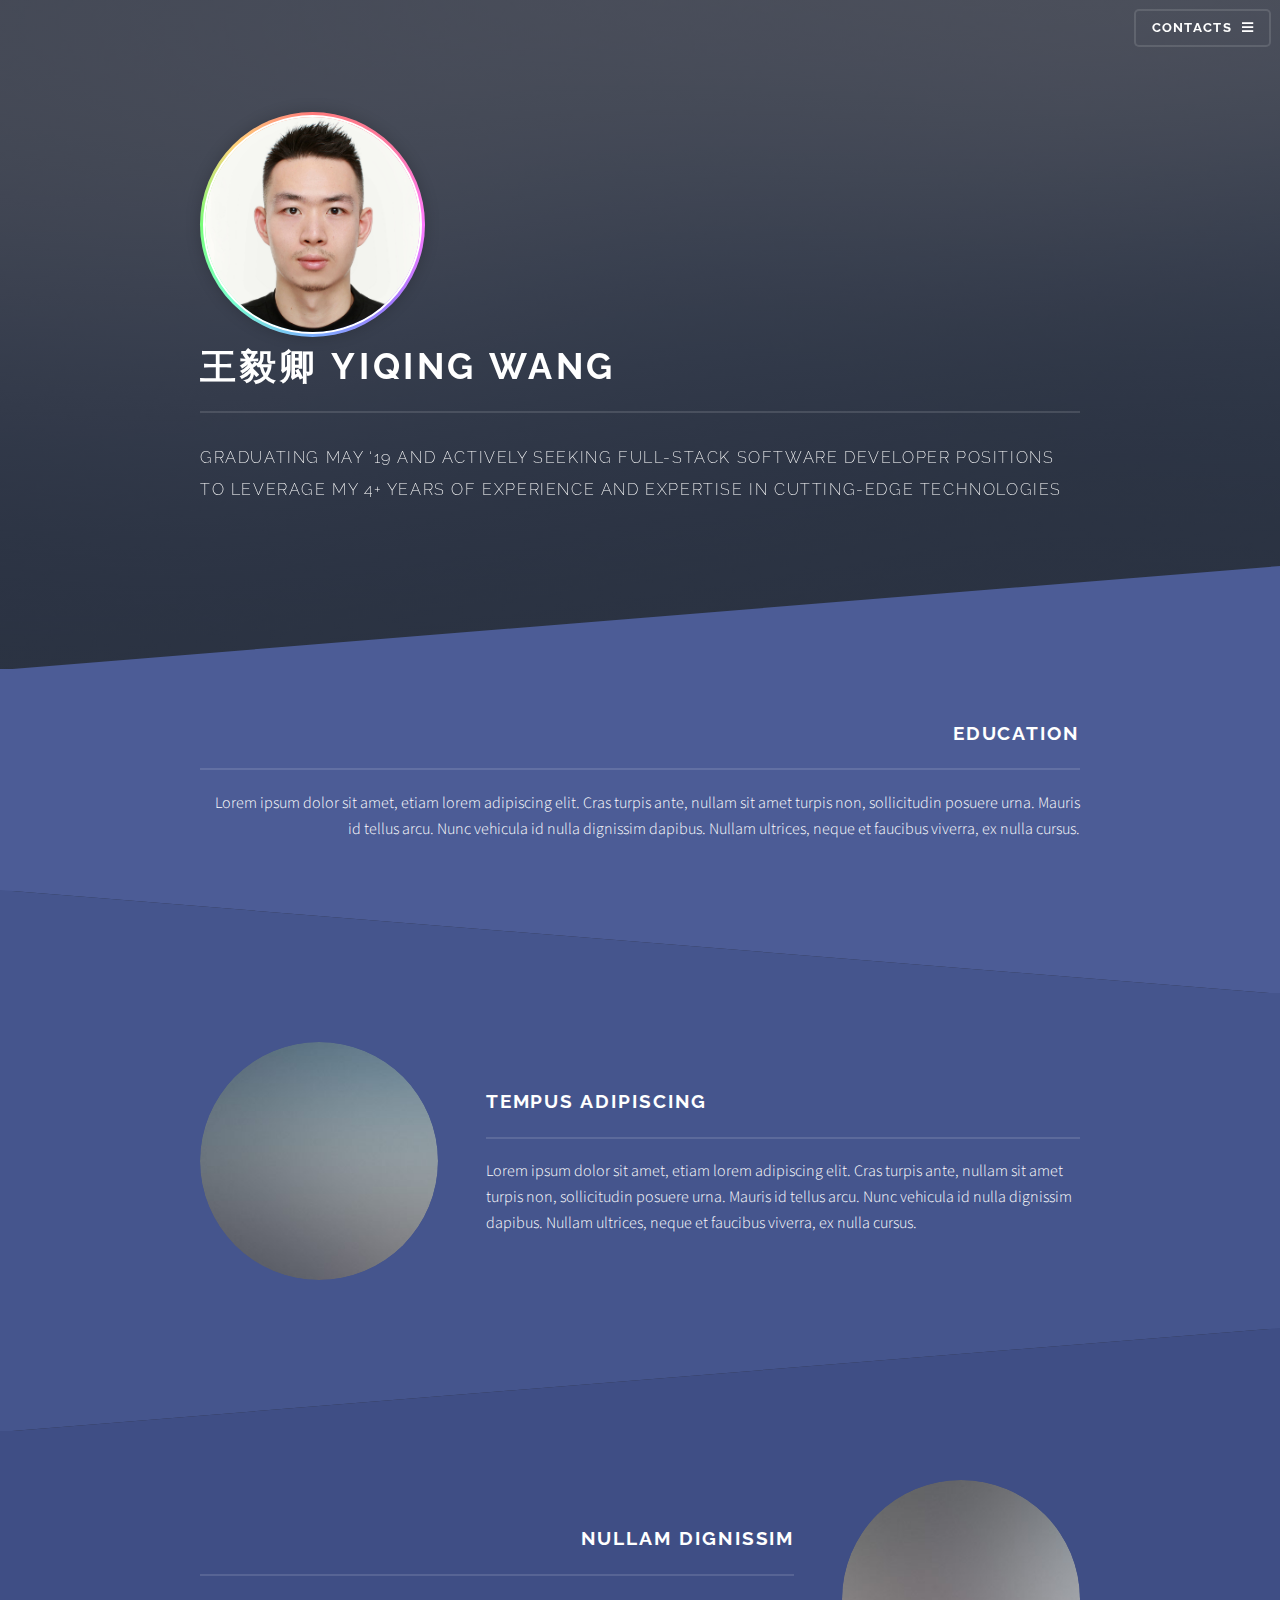
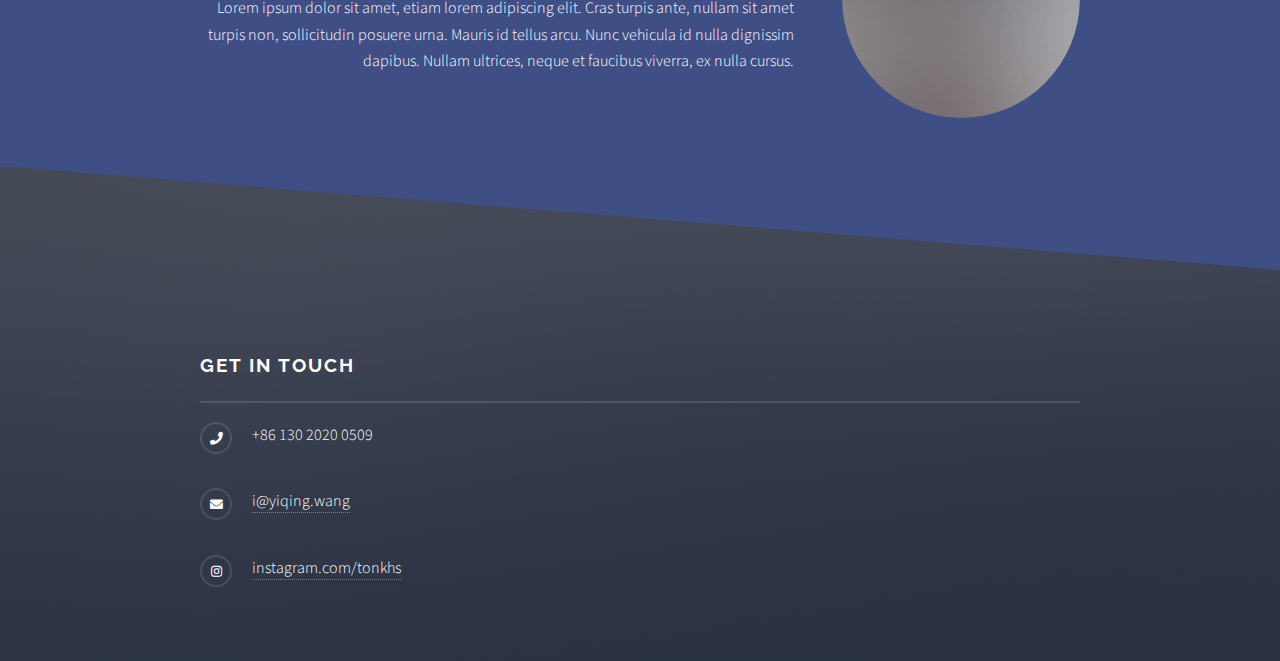
==== index.html @ 3d5d8a7c "更新 index.html" ====
<!DOCTYPE HTML>

<html>
	<head>
		<title>YIQING WANG</title>
		<meta charset="utf-8" />
		<meta name="viewport" content="width=device-width, initial-scale=1, user-scalable=no" />
		<link rel="stylesheet" href="assets/css/main.css" />
		<noscript><link rel="stylesheet" href="assets/css/noscript.css" /></noscript>
	</head>
	<body class="is-preload">

		<!-- Page Wrapper -->
			<div id="page-wrapper">

				<!-- Header -->
					<header id="header" class="alt">
						<h1><a href="index.html">Solid State</a></h1>
						<nav>
							<a href="#menu">CONTACTS</a>
						</nav>
					</header>

				<!-- Menu -->
					<nav id="menu">
						<div class="inner">
							<h2>CONTACTS</h2>
							<ul class="links">
								<li><a href="generic.html">Generic</a></li>
								<li><a href="elements.html">Elements</a></li>
							</ul>
							<a href="#" class="close">Close</a>
						</div>
					</nav>

				<!-- Banner -->
					<section id="banner">
						<div class="inner">
				
							<div class="story-container"><img src="images/wyq.jpg" alt=""></div>
							<h2>王毅卿 YiQing Wang</h2>
							<p>Graduating May ‘19 and actively seeking full-stack software developer positions to leverage my 4+ years of experience
								and expertise in cutting-edge technologies</p>
						</div>
					</section>

				<!-- Wrapper -->
					<section id="wrapper">

						<!-- One -->
							<section id="one" class="wrapper spotlight style1">
								<div class="inner">
       <div class="content">
										<h2 class="major">EDUCATION</h2>
										<p>Lorem ipsum dolor sit amet, etiam lorem adipiscing elit. Cras turpis ante, nullam sit amet turpis non, sollicitudin posuere urna. Mauris id tellus arcu. Nunc vehicula id nulla dignissim dapibus. Nullam ultrices, neque et faucibus viverra, ex nulla cursus.</p>
								</div>
								</div>
							</section>

						<!-- Two -->
							<section id="two" class="wrapper alt spotlight style2">
								<div class="inner">
									<a href="#" class="image"><img src="images/pic02.jpg" alt="" /></a>
									<div class="content">
										<h2 class="major">Tempus adipiscing</h2>
										<p>Lorem ipsum dolor sit amet, etiam lorem adipiscing elit. Cras turpis ante, nullam sit amet turpis non, sollicitudin posuere urna. Mauris id tellus arcu. Nunc vehicula id nulla dignissim dapibus. Nullam ultrices, neque et faucibus viverra, ex nulla cursus.</p>
										<!-- a href="#" class="special">Learn more</a -->
									</div>
								</div>
							</section>

						<!-- Three -->
							<section id="three" class="wrapper spotlight style3">
								<div class="inner">
									<a href="#" class="image"><img src="images/pic03.jpg" alt="" /></a>
									<div class="content">
										<h2 class="major">Nullam dignissim</h2>
										<p>Lorem ipsum dolor sit amet, etiam lorem adipiscing elit. Cras turpis ante, nullam sit amet turpis non, sollicitudin posuere urna. Mauris id tellus arcu. Nunc vehicula id nulla dignissim dapibus. Nullam ultrices, neque et faucibus viverra, ex nulla cursus.</p>
										<!-- a href="#" class="special">Learn more</a -->
									</div>
								</div>
							</section>

						<!-- Four -->
							<!--section id="four" class="wrapper alt style1">
								<div class="inner">
									<h2 class="major">Vitae phasellus</h2>
									<p>Cras mattis ante fermentum, malesuada neque vitae, eleifend erat. Phasellus non pulvinar erat. Fusce tincidunt, nisl eget mattis egestas, purus ipsum consequat orci, sit amet lobortis lorem lacus in tellus. Sed ac elementum arcu. Quisque placerat auctor laoreet.</p>
									<section class="features">
										<article>
											<a href="#" class="image"><img src="images/pic04.jpg" alt="" /></a>
											<h3 class="major">Sed feugiat lorem</h3>
											<p>Lorem ipsum dolor sit amet, consectetur adipiscing vehicula id nulla dignissim dapibus ultrices.</p>
											<a href="#" class="special">Learn more</a>
										</article>
										<article>
											<a href="#" class="image"><img src="images/pic05.jpg" alt="" /></a>
											<h3 class="major">Nisl placerat</h3>
											<p>Lorem ipsum dolor sit amet, consectetur adipiscing vehicula id nulla dignissim dapibus ultrices.</p>
											<a href="#" class="special">Learn more</a>
										</article>
										<article>
											<a href="#" class="image"><img src="images/pic06.jpg" alt="" /></a>
											<h3 class="major">Ante fermentum</h3>
											<p>Lorem ipsum dolor sit amet, consectetur adipiscing vehicula id nulla dignissim dapibus ultrices.</p>
											<a href="#" class="special">Learn more</a>
										</article>
										<article>
											<a href="#" class="image"><img src="images/pic07.jpg" alt="" /></a>
											<h3 class="major">Fusce consequat</h3>
											<p>Lorem ipsum dolor sit amet, consectetur adipiscing vehicula id nulla dignissim dapibus ultrices.</p>
											<a href="#" class="special">Learn more</a>
										</article>
									</section>
									<ul class="actions">
										<li><a href="#" class="button">Browse All</a></li>
									</ul>
								</div>
							</section>

					</section --> 

				<!-- Footer -->
					<section id="footer">
						<div class="inner">
							<h2 class="major">Get in touch</h2>

							<ul class="contact">
								<!--li class="icon solid fa-home">
									Untitled Inc<br />
									1234 Somewhere Road Suite #2894<br />
									Nashville, TN 00000-0000
								</li-->
								<li class="icon solid fa-phone">+86 130 2020 0509</li> 
								<li class="icon solid fa-envelope"><a href="#">i@yiqing.wang</a></li>
							<!--	<li class="icon brands fa-twitter"><a href="#">x.com</a></li> 
								<li class="icon brands fa-facebook-f"><a href="#">facebook.com</a></li> -->
								<li class="icon brands fa-instagram"><a href="#">instagram.com/tonkhs</a></li>
							</ul>

						</div>
					</section>

			</div>

		<!-- Scripts -->
			<script src="assets/js/jquery.min.js"></script>
			<script src="assets/js/jquery.scrollex.min.js"></script>
			<script src="assets/js/browser.min.js"></script>
			<script src="assets/js/breakpoints.min.js"></script>
			<script src="assets/js/util.js"></script>
			<script src="assets/js/main.js"></script>

	</body>
</html>
---- assets/css/main.css ----
@import url(fontawesome-all.min.css);
@import url("https://fonts.googleapis.com/css?family=Raleway:200,700|Source+Sans+Pro:300,600,300italic,600italic");

/*
	Solid State by HTML5 UP
	html5up.net | @ajlkn
	Free for personal and commercial use under the CCA 3.0 license (html5up.net/license)
*/

html, body, div, span, applet, object,
iframe, h1, h2, h3, h4, h5, h6, p, blockquote,
pre, a, abbr, acronym, address, big, cite,
code, del, dfn, em, img, ins, kbd, q, s, samp,
small, strike, strong, sub, sup, tt, var, b,
u, i, center, dl, dt, dd, ol, ul, li, fieldset,
form, label, legend, table, caption, tbody,
tfoot, thead, tr, th, td, article, aside,
canvas, details, embed, figure, figcaption,
footer, header, hgroup, menu, nav, output, ruby,
section, summary, time, mark, audio, video {
	margin: 0;
	padding: 0;
	border: 0;
	font-size: 100%;
	font: inherit;
	vertical-align: baseline;}

article, aside, details, figcaption, figure,
footer, header, hgroup, menu, nav, section {
	display: block;}

body {
	line-height: 1;
}

ol, ul {
	list-style: none;
}

blockquote, q {
	quotes: none;
}

	blockquote:before, blockquote:after, q:before, q:after {
		content: '';
		content: none;
	}

table {
	border-collapse: collapse;
	border-spacing: 0;
}

body {
	-webkit-text-size-adjust: none;
}

mark {
	background-color: transparent;
	color: inherit;
}

input::-moz-focus-inner {
	border: 0;
	padding: 0;
}

input, select, textarea {
	-moz-appearance: none;
	-webkit-appearance: none;
	-ms-appearance: none;
	appearance: none;
}

/* Basic */

	@-ms-viewport {
		width: device-width;
	}

	body {
		-ms-overflow-style: scrollbar;
	}

	@media screen and (max-width: 480px) {

		html, body {
			min-width: 320px;
		}

	}

	html {
		box-sizing: border-box;
	}

	*, *:before, *:after {
		box-sizing: inherit;
	}

	body {
		background-color: #2e3141;
		background-image: linear-gradient(to top, rgba(46, 49, 65, 0.8), rgba(46, 49, 65, 0.8)), url("../../images/bg.jpg");
		background-size: auto,
 cover;
		background-attachment: fixed,
 fixed;
		background-position: center,
 center;
	}

		body.is-preload *, body.is-preload *:before, body.is-preload *:after {
			-moz-animation: none !important;
			-webkit-animation: none !important;
			-ms-animation: none !important;
			animation: none !important;
			-moz-transition: none !important;
			-webkit-transition: none !important;
			-ms-transition: none !important;
			transition: none !important;
		}

/* Type */

	body, input, select, textarea {
		color: #ffffff;
		font-family: "Source Sans Pro", Helvetica, sans-serif;
		font-size: 16.5pt;
		font-weight: 300;
		line-height: 1.65;
	}

		@media screen and (max-width: 1680px) {

			body, input, select, textarea {
				font-size: 13pt;
			}

		}

		@media screen and (max-width: 1280px) {

			body, input, select, textarea {
				font-size: 12pt;
			}

		}

		@media screen and (max-width: 980px) {

			body, input, select, textarea {
				font-size: 12pt;
			}

		}

		@media screen and (max-width: 736px) {

			body, input, select, textarea {
				font-size: 12pt;
			}

		}

		@media screen and (max-width: 480px) {

			body, input, select, textarea {
				font-size: 12pt;
			}

		}

	a {
		-moz-transition: color 0.2s ease-in-out, border-bottom-color 0.2s ease-in-out;
		-webkit-transition: color 0.2s ease-in-out, border-bottom-color 0.2s ease-in-out;
		-ms-transition: color 0.2s ease-in-out, border-bottom-color 0.2s ease-in-out;
		transition: color 0.2s ease-in-out, border-bottom-color 0.2s ease-in-out;
		border-bottom: dotted 1px rgba(255, 255, 255, 0.35);
		color: #ffffff;
		text-decoration: none;
	}

		a:hover {
			border-bottom-color: transparent;
			color: #ffffff !important;
		}

		a.special:not(.button) {
			text-decoration: none;
			border-bottom: 0;
			display: block;
			font-family: Raleway, Helvetica, sans-serif;
			font-size: 0.8em;
			font-weight: 700;
			letter-spacing: 0.1em;
			margin: 0 0 2em 0;
			text-transform: uppercase;
		}

			a.special:not(.button):before {
				-moz-osx-font-smoothing: grayscale;
				-webkit-font-smoothing: antialiased;
				display: inline-block;
				font-style: normal;
				font-variant: normal;
				text-rendering: auto;
				line-height: 1;
				text-transform: none !important;
				font-family: 'Font Awesome 5 Free';
				font-weight: 900;
			}

			a.special:not(.button):before {
				-moz-transition: background-color 0.2s ease-in-out;
				-webkit-transition: background-color 0.2s ease-in-out;
				-ms-transition: background-color 0.2s ease-in-out;
				transition: background-color 0.2s ease-in-out;
				border-radius: 100%;
				border: solid 2px rgba(255, 255, 255, 0.125);
				content: '\f105';
				display: inline-block;
				font-size: 1.25em;
				height: 2em;
				line-height: 1.75em;
				margin-right: 0.85em;
				text-align: center;
				text-indent: 0.15em;
				vertical-align: middle;
				width: 2em;
			}

			a.special:not(.button):hover:before {
				background-color: rgba(255, 255, 255, 0.025);
			}

			a.special:not(.button):active:before {
				background-color: rgba(255, 255, 255, 0.075);
			}

	strong, b {
		color: #ffffff;
		font-weight: 600;
	}

	em, i {
		font-style: italic;
	}

	p {
		margin: 0 0 2em 0;
	}

	h1, h2, h3, h4, h5, h6 {
		color: #ffffff;
		font-family: Raleway, Helvetica, sans-serif;
		font-weight: 700;
		letter-spacing: 0.1em;
		margin: 0 0 1em 0;
		text-transform: uppercase;
	}

		h1 a, h2 a, h3 a, h4 a, h5 a, h6 a {
			color: inherit;
			text-decoration: none;
			border-bottom: 0;
		}

		h1 span, h2 span, h3 span, h4 span, h5 span, h6 span {
			font-weight: 200;
		}

		h1.major, h2.major, h3.major, h4.major, h5.major, h6.major {
			padding-bottom: 1em;
			border-bottom: solid 2px rgba(255, 255, 255, 0.125);
		}

	h2 {
		font-size: 1.2em;
	}

	h3 {
		font-size: 0.9em;
	}

	h4 {
		font-size: 0.7em;
	}

	h5 {
		font-size: 0.7em;
	}

	h6 {
		font-size: 0.7em;
	}

	@media screen and (max-width: 736px) {

		h2 {
			font-size: 1em;
		}

		h3 {
			font-size: 0.8em;
		}

	}

	sub {
		font-size: 0.8em;
		position: relative;
		top: 0.5em;
	}

	sup {
		font-size: 0.8em;
		position: relative;
		top: -0.5em;
	}

	blockquote {
		border-left: solid 4px rgba(255, 255, 255, 0.125);
		font-style: italic;
		margin: 0 0 2em 0;
		padding: 0.5em 0 0.5em 2em;
	}

	code {
		background: rgba(255, 255, 255, 0.025);
		border-radius: 5px;
		border: solid 2px rgba(255, 255, 255, 0.125);
		font-family: "Courier New", monospace;
		font-size: 0.9em;
		margin: 0 0.25em;
		padding: 0.25em 0.65em;
	}

	pre {
		-webkit-overflow-scrolling: touch;
		font-family: "Courier New", monospace;
		font-size: 0.9em;
		margin: 0 0 2em 0;
	}

		pre code {
			display: block;
			line-height: 1.75em;
			padding: 1em 1.5em;
			overflow-x: auto;
		}

	hr {
		border: 0;
		border-bottom: solid 2px rgba(255, 255, 255, 0.125);
		margin: 2.5em 0;
	}

		hr.major {
			margin: 4em 0;
		}

	.align-left {
		text-align: left;
	}

	.align-center {
		text-align: center;
	}

	.align-right {
		text-align: right;
	}

/* Row */

	.row {
		display: flex;
		flex-wrap: wrap;
		box-sizing: border-box;
		align-items: stretch;
	}

		.row > * {
			box-sizing: border-box;
		}

		.row.gtr-uniform > * > :last-child {
			margin-bottom: 0;
		}

		.row.aln-left {
			justify-content: flex-start;
		}

		.row.aln-center {
			justify-content: center;
		}

		.row.aln-right {
			justify-content: flex-end;
		}

		.row.aln-top {
			align-items: flex-start;
		}

		.row.aln-middle {
			align-items: center;
		}

		.row.aln-bottom {
			align-items: flex-end;
		}

		.row > .imp {
			order: -1;
		}

		.row > .col-1 {
			width: 8.33333%;
		}

		.row > .off-1 {
			margin-left: 8.33333%;
		}

		.row > .col-2 {
			width: 16.66667%;
		}

		.row > .off-2 {
			margin-left: 16.66667%;
		}

		.row > .col-3 {
			width: 25%;
		}

		.row > .off-3 {
			margin-left: 25%;
		}

		.row > .col-4 {
			width: 33.33333%;
		}

		.row > .off-4 {
			margin-left: 33.33333%;
		}

		.row > .col-5 {
			width: 41.66667%;
		}

		.row > .off-5 {
			margin-left: 41.66667%;
		}

		.row > .col-6 {
			width: 50%;
		}

		.row > .off-6 {
			margin-left: 50%;
		}

		.row > .col-7 {
			width: 58.33333%;
		}

		.row > .off-7 {
			margin-left: 58.33333%;
		}

		.row > .col-8 {
			width: 66.66667%;
		}

		.row > .off-8 {
			margin-left: 66.66667%;
		}

		.row > .col-9 {
			width: 75%;
		}

		.row > .off-9 {
			margin-left: 75%;
		}

		.row > .col-10 {
			width: 83.33333%;
		}

		.row > .off-10 {
			margin-left: 83.33333%;
		}

		.row > .col-11 {
			width: 91.66667%;
		}

		.row > .off-11 {
			margin-left: 91.66667%;
		}

		.row > .col-12 {
			width: 100%;
		}

		.row > .off-12 {
			margin-left: 100%;
		}

		.row.gtr-0 {
			margin-top: 0;
			margin-left: 0em;
		}

			.row.gtr-0 > * {
				padding: 0 0 0 0em;
			}

			.row.gtr-0.gtr-uniform {
				margin-top: 0em;
			}

				.row.gtr-0.gtr-uniform > * {
					padding-top: 0em;
				}

		.row.gtr-25 {
			margin-top: 0;
			margin-left: -0.4375em;
		}

			.row.gtr-25 > * {
				padding: 0 0 0 0.4375em;
			}

			.row.gtr-25.gtr-uniform {
				margin-top: -0.4375em;
			}

				.row.gtr-25.gtr-uniform > * {
					padding-top: 0.4375em;
				}

		.row.gtr-50 {
			margin-top: 0;
			margin-left: -0.875em;
		}

			.row.gtr-50 > * {
				padding: 0 0 0 0.875em;
			}

			.row.gtr-50.gtr-uniform {
				margin-top: -0.875em;
			}

				.row.gtr-50.gtr-uniform > * {
					padding-top: 0.875em;
				}

		.row {
			margin-top: 0;
			margin-left: -1.75em;
		}

			.row > * {
				padding: 0 0 0 1.75em;
			}

			.row.gtr-uniform {
				margin-top: -1.75em;
			}

				.row.gtr-uniform > * {
					padding-top: 1.75em;
				}

		.row.gtr-150 {
			margin-top: 0;
			margin-left: -2.625em;
		}

			.row.gtr-150 > * {
				padding: 0 0 0 2.625em;
			}

			.row.gtr-150.gtr-uniform {
				margin-top: -2.625em;
			}

				.row.gtr-150.gtr-uniform > * {
					padding-top: 2.625em;
				}

		.row.gtr-200 {
			margin-top: 0;
			margin-left: -3.5em;
		}

			.row.gtr-200 > * {
				padding: 0 0 0 3.5em;
			}

			.row.gtr-200.gtr-uniform {
				margin-top: -3.5em;
			}

				.row.gtr-200.gtr-uniform > * {
					padding-top: 3.5em;
				}

		@media screen and (max-width: 1680px) {

			.row {
				display: flex;
				flex-wrap: wrap;
				box-sizing: border-box;
				align-items: stretch;
			}

				.row > * {
					box-sizing: border-box;
				}

				.row.gtr-uniform > * > :last-child {
					margin-bottom: 0;
				}

				.row.aln-left {
					justify-content: flex-start;
				}

				.row.aln-center {
					justify-content: center;
				}

				.row.aln-right {
					justify-content: flex-end;
				}

				.row.aln-top {
					align-items: flex-start;
				}

				.row.aln-middle {
					align-items: center;
				}

				.row.aln-bottom {
					align-items: flex-end;
				}

				.row > .imp-xlarge {
					order: -1;
				}

				.row > .col-1-xlarge {
					width: 8.33333%;
				}

				.row > .off-1-xlarge {
					margin-left: 8.33333%;
				}

				.row > .col-2-xlarge {
					width: 16.66667%;
				}

				.row > .off-2-xlarge {
					margin-left: 16.66667%;
				}

				.row > .col-3-xlarge {
					width: 25%;
				}

				.row > .off-3-xlarge {
					margin-left: 25%;
				}

				.row > .col-4-xlarge {
					width: 33.33333%;
				}

				.row > .off-4-xlarge {
					margin-left: 33.33333%;
				}

				.row > .col-5-xlarge {
					width: 41.66667%;
				}

				.row > .off-5-xlarge {
					margin-left: 41.66667%;
				}

				.row > .col-6-xlarge {
					width: 50%;
				}

				.row > .off-6-xlarge {
					margin-left: 50%;
				}

				.row > .col-7-xlarge {
					width: 58.33333%;
				}

				.row > .off-7-xlarge {
					margin-left: 58.33333%;
				}

				.row > .col-8-xlarge {
					width: 66.66667%;
				}

				.row > .off-8-xlarge {
					margin-left: 66.66667%;
				}

				.row > .col-9-xlarge {
					width: 75%;
				}

				.row > .off-9-xlarge {
					margin-left: 75%;
				}

				.row > .col-10-xlarge {
					width: 83.33333%;
				}

				.row > .off-10-xlarge {
					margin-left: 83.33333%;
				}

				.row > .col-11-xlarge {
					width: 91.66667%;
				}

				.row > .off-11-xlarge {
					margin-left: 91.66667%;
				}

				.row > .col-12-xlarge {
					width: 100%;
				}

				.row > .off-12-xlarge {
					margin-left: 100%;
				}

				.row.gtr-0 {
					margin-top: 0;
					margin-left: 0em;
				}

					.row.gtr-0 > * {
						padding: 0 0 0 0em;
					}

					.row.gtr-0.gtr-uniform {
						margin-top: 0em;
					}

						.row.gtr-0.gtr-uniform > * {
							padding-top: 0em;
						}

				.row.gtr-25 {
					margin-top: 0;
					margin-left: -0.4375em;
				}

					.row.gtr-25 > * {
						padding: 0 0 0 0.4375em;
					}

					.row.gtr-25.gtr-uniform {
						margin-top: -0.4375em;
					}

						.row.gtr-25.gtr-uniform > * {
							padding-top: 0.4375em;
						}

				.row.gtr-50 {
					margin-top: 0;
					margin-left: -0.875em;
				}

					.row.gtr-50 > * {
						padding: 0 0 0 0.875em;
					}

					.row.gtr-50.gtr-uniform {
						margin-top: -0.875em;
					}

						.row.gtr-50.gtr-uniform > * {
							padding-top: 0.875em;
						}

				.row {
					margin-top: 0;
					margin-left: -1.75em;
				}

					.row > * {
						padding: 0 0 0 1.75em;
					}

					.row.gtr-uniform {
						margin-top: -1.75em;
					}

						.row.gtr-uniform > * {
							padding-top: 1.75em;
						}

				.row.gtr-150 {
					margin-top: 0;
					margin-left: -2.625em;
				}

					.row.gtr-150 > * {
						padding: 0 0 0 2.625em;
					}

					.row.gtr-150.gtr-uniform {
						margin-top: -2.625em;
					}

						.row.gtr-150.gtr-uniform > * {
							padding-top: 2.625em;
						}

				.row.gtr-200 {
					margin-top: 0;
					margin-left: -3.5em;
				}

					.row.gtr-200 > * {
						padding: 0 0 0 3.5em;
					}

					.row.gtr-200.gtr-uniform {
						margin-top: -3.5em;
					}

						.row.gtr-200.gtr-uniform > * {
							padding-top: 3.5em;
						}

		}

		@media screen and (max-width: 1280px) {

			.row {
				display: flex;
				flex-wrap: wrap;
				box-sizing: border-box;
				align-items: stretch;
			}

				.row > * {
					box-sizing: border-box;
				}

				.row.gtr-uniform > * > :last-child {
					margin-bottom: 0;
				}

				.row.aln-left {
					justify-content: flex-start;
				}

				.row.aln-center {
					justify-content: center;
				}

				.row.aln-right {
					justify-content: flex-end;
				}

				.row.aln-top {
					align-items: flex-start;
				}

				.row.aln-middle {
					align-items: center;
				}

				.row.aln-bottom {
					align-items: flex-end;
				}

				.row > .imp-large {
					order: -1;
				}

				.row > .col-1-large {
					width: 8.33333%;
				}

				.row > .off-1-large {
					margin-left: 8.33333%;
				}

				.row > .col-2-large {
					width: 16.66667%;
				}

				.row > .off-2-large {
					margin-left: 16.66667%;
				}

				.row > .col-3-large {
					width: 25%;
				}

				.row > .off-3-large {
					margin-left: 25%;
				}

				.row > .col-4-large {
					width: 33.33333%;
				}

				.row > .off-4-large {
					margin-left: 33.33333%;
				}

				.row > .col-5-large {
					width: 41.66667%;
				}

				.row > .off-5-large {
					margin-left: 41.66667%;
				}

				.row > .col-6-large {
					width: 50%;
				}

				.row > .off-6-large {
					margin-left: 50%;
				}

				.row > .col-7-large {
					width: 58.33333%;
				}

				.row > .off-7-large {
					margin-left: 58.33333%;
				}

				.row > .col-8-large {
					width: 66.66667%;
				}

				.row > .off-8-large {
					margin-left: 66.66667%;
				}

				.row > .col-9-large {
					width: 75%;
				}

				.row > .off-9-large {
					margin-left: 75%;
				}

				.row > .col-10-large {
					width: 83.33333%;
				}

				.row > .off-10-large {
					margin-left: 83.33333%;
				}

				.row > .col-11-large {
					width: 91.66667%;
				}

				.row > .off-11-large {
					margin-left: 91.66667%;
				}

				.row > .col-12-large {
					width: 100%;
				}

				.row > .off-12-large {
					margin-left: 100%;
				}

				.row.gtr-0 {
					margin-top: 0;
					margin-left: 0em;
				}

					.row.gtr-0 > * {
						padding: 0 0 0 0em;
					}

					.row.gtr-0.gtr-uniform {
						margin-top: 0em;
					}

						.row.gtr-0.gtr-uniform > * {
							padding-top: 0em;
						}

				.row.gtr-25 {
					margin-top: 0;
					margin-left: -0.4375em;
				}

					.row.gtr-25 > * {
						padding: 0 0 0 0.4375em;
					}

					.row.gtr-25.gtr-uniform {
						margin-top: -0.4375em;
					}

						.row.gtr-25.gtr-uniform > * {
							padding-top: 0.4375em;
						}

				.row.gtr-50 {
					margin-top: 0;
					margin-left: -0.875em;
				}

					.row.gtr-50 > * {
						padding: 0 0 0 0.875em;
					}

					.row.gtr-50.gtr-uniform {
						margin-top: -0.875em;
					}

						.row.gtr-50.gtr-uniform > * {
							padding-top: 0.875em;
						}

				.row {
					margin-top: 0;
					margin-left: -1.75em;
				}

					.row > * {
						padding: 0 0 0 1.75em;
					}

					.row.gtr-uniform {
						margin-top: -1.75em;
					}

						.row.gtr-uniform > * {
							padding-top: 1.75em;
						}

				.row.gtr-150 {
					margin-top: 0;
					margin-left: -2.625em;
				}

					.row.gtr-150 > * {
						padding: 0 0 0 2.625em;
					}

					.row.gtr-150.gtr-uniform {
						margin-top: -2.625em;
					}

						.row.gtr-150.gtr-uniform > * {
							padding-top: 2.625em;
						}

				.row.gtr-200 {
					margin-top: 0;
					margin-left: -3.5em;
				}

					.row.gtr-200 > * {
						padding: 0 0 0 3.5em;
					}

					.row.gtr-200.gtr-uniform {
						margin-top: -3.5em;
					}

						.row.gtr-200.gtr-uniform > * {
							padding-top: 3.5em;
						}

		}

		@media screen and (max-width: 980px) {

			.row {
				display: flex;
				flex-wrap: wrap;
				box-sizing: border-box;
				align-items: stretch;
			}

				.row > * {
					box-sizing: border-box;
				}

				.row.gtr-uniform > * > :last-child {
					margin-bottom: 0;
				}

				.row.aln-left {
					justify-content: flex-start;
				}

				.row.aln-center {
					justify-content: center;
				}

				.row.aln-right {
					justify-content: flex-end;
				}

				.row.aln-top {
					align-items: flex-start;
				}

				.row.aln-middle {
					align-items: center;
				}

				.row.aln-bottom {
					align-items: flex-end;
				}

				.row > .imp-medium {
					order: -1;
				}

				.row > .col-1-medium {
					width: 8.33333%;
				}

				.row > .off-1-medium {
					margin-left: 8.33333%;
				}

				.row > .col-2-medium {
					width: 16.66667%;
				}

				.row > .off-2-medium {
					margin-left: 16.66667%;
				}

				.row > .col-3-medium {
					width: 25%;
				}

				.row > .off-3-medium {
					margin-left: 25%;
				}

				.row > .col-4-medium {
					width: 33.33333%;
				}

				.row > .off-4-medium {
					margin-left: 33.33333%;
				}

				.row > .col-5-medium {
					width: 41.66667%;
				}

				.row > .off-5-medium {
					margin-left: 41.66667%;
				}

				.row > .col-6-medium {
					width: 50%;
				}

				.row > .off-6-medium {
					margin-left: 50%;
				}

				.row > .col-7-medium {
					width: 58.33333%;
				}

				.row > .off-7-medium {
					margin-left: 58.33333%;
				}

				.row > .col-8-medium {
					width: 66.66667%;
				}

				.row > .off-8-medium {
					margin-left: 66.66667%;
				}

				.row > .col-9-medium {
					width: 75%;
				}

				.row > .off-9-medium {
					margin-left: 75%;
				}

				.row > .col-10-medium {
					width: 83.33333%;
				}

				.row > .off-10-medium {
					margin-left: 83.33333%;
				}

				.row > .col-11-medium {
					width: 91.66667%;
				}

				.row > .off-11-medium {
					margin-left: 91.66667%;
				}

				.row > .col-12-medium {
					width: 100%;
				}

				.row > .off-12-medium {
					margin-left: 100%;
				}

				.row.gtr-0 {
					margin-top: 0;
					margin-left: 0em;
				}

					.row.gtr-0 > * {
						padding: 0 0 0 0em;
					}

					.row.gtr-0.gtr-uniform {
						margin-top: 0em;
					}

						.row.gtr-0.gtr-uniform > * {
							padding-top: 0em;
						}

				.row.gtr-25 {
					margin-top: 0;
					margin-left: -0.4375em;
				}

					.row.gtr-25 > * {
						padding: 0 0 0 0.4375em;
					}

					.row.gtr-25.gtr-uniform {
						margin-top: -0.4375em;
					}

						.row.gtr-25.gtr-uniform > * {
							padding-top: 0.4375em;
						}

				.row.gtr-50 {
					margin-top: 0;
					margin-left: -0.875em;
				}

					.row.gtr-50 > * {
						padding: 0 0 0 0.875em;
					}

					.row.gtr-50.gtr-uniform {
						margin-top: -0.875em;
					}

						.row.gtr-50.gtr-uniform > * {
							padding-top: 0.875em;
						}

				.row {
					margin-top: 0;
					margin-left: -1.75em;
				}

					.row > * {
						padding: 0 0 0 1.75em;
					}

					.row.gtr-uniform {
						margin-top: -1.75em;
					}

						.row.gtr-uniform > * {
							padding-top: 1.75em;
						}

				.row.gtr-150 {
					margin-top: 0;
					margin-left: -2.625em;
				}

					.row.gtr-150 > * {
						padding: 0 0 0 2.625em;
					}

					.row.gtr-150.gtr-uniform {
						margin-top: -2.625em;
					}

						.row.gtr-150.gtr-uniform > * {
							padding-top: 2.625em;
						}

				.row.gtr-200 {
					margin-top: 0;
					margin-left: -3.5em;
				}

					.row.gtr-200 > * {
						padding: 0 0 0 3.5em;
					}

					.row.gtr-200.gtr-uniform {
						margin-top: -3.5em;
					}

						.row.gtr-200.gtr-uniform > * {
							padding-top: 3.5em;
						}

		}

		@media screen and (max-width: 736px) {

			.row {
				display: flex;
				flex-wrap: wrap;
				box-sizing: border-box;
				align-items: stretch;
			}

				.row > * {
					box-sizing: border-box;
				}

				.row.gtr-uniform > * > :last-child {
					margin-bottom: 0;
				}

				.row.aln-left {
					justify-content: flex-start;
				}

				.row.aln-center {
					justify-content: center;
				}

				.row.aln-right {
					justify-content: flex-end;
				}

				.row.aln-top {
					align-items: flex-start;
				}

				.row.aln-middle {
					align-items: center;
				}

				.row.aln-bottom {
					align-items: flex-end;
				}

				.row > .imp-small {
					order: -1;
				}

				.row > .col-1-small {
					width: 8.33333%;
				}

				.row > .off-1-small {
					margin-left: 8.33333%;
				}

				.row > .col-2-small {
					width: 16.66667%;
				}

				.row > .off-2-small {
					margin-left: 16.66667%;
				}

				.row > .col-3-small {
					width: 25%;
				}

				.row > .off-3-small {
					margin-left: 25%;
				}

				.row > .col-4-small {
					width: 33.33333%;
				}

				.row > .off-4-small {
					margin-left: 33.33333%;
				}

				.row > .col-5-small {
					width: 41.66667%;
				}

				.row > .off-5-small {
					margin-left: 41.66667%;
				}

				.row > .col-6-small {
					width: 50%;
				}

				.row > .off-6-small {
					margin-left: 50%;
				}

				.row > .col-7-small {
					width: 58.33333%;
				}

				.row > .off-7-small {
					margin-left: 58.33333%;
				}

				.row > .col-8-small {
					width: 66.66667%;
				}

				.row > .off-8-small {
					margin-left: 66.66667%;
				}

				.row > .col-9-small {
					width: 75%;
				}

				.row > .off-9-small {
					margin-left: 75%;
				}

				.row > .col-10-small {
					width: 83.33333%;
				}

				.row > .off-10-small {
					margin-left: 83.33333%;
				}

				.row > .col-11-small {
					width: 91.66667%;
				}

				.row > .off-11-small {
					margin-left: 91.66667%;
				}

				.row > .col-12-small {
					width: 100%;
				}

				.row > .off-12-small {
					margin-left: 100%;
				}

				.row.gtr-0 {
					margin-top: 0;
					margin-left: 0em;
				}

					.row.gtr-0 > * {
						padding: 0 0 0 0em;
					}

					.row.gtr-0.gtr-uniform {
						margin-top: 0em;
					}

						.row.gtr-0.gtr-uniform > * {
							padding-top: 0em;
						}

				.row.gtr-25 {
					margin-top: 0;
					margin-left: -0.3125em;
				}

					.row.gtr-25 > * {
						padding: 0 0 0 0.3125em;
					}

					.row.gtr-25.gtr-uniform {
						margin-top: -0.3125em;
					}

						.row.gtr-25.gtr-uniform > * {
							padding-top: 0.3125em;
						}

				.row.gtr-50 {
					margin-top: 0;
					margin-left: -0.625em;
				}

					.row.gtr-50 > * {
						padding: 0 0 0 0.625em;
					}

					.row.gtr-50.gtr-uniform {
						margin-top: -0.625em;
					}

						.row.gtr-50.gtr-uniform > * {
							padding-top: 0.625em;
						}

				.row {
					margin-top: 0;
					margin-left: -1.25em;
				}

					.row > * {
						padding: 0 0 0 1.25em;
					}

					.row.gtr-uniform {
						margin-top: -1.25em;
					}

						.row.gtr-uniform > * {
							padding-top: 1.25em;
						}

				.row.gtr-150 {
					margin-top: 0;
					margin-left: -1.875em;
				}

					.row.gtr-150 > * {
						padding: 0 0 0 1.875em;
					}

					.row.gtr-150.gtr-uniform {
						margin-top: -1.875em;
					}

						.row.gtr-150.gtr-uniform > * {
							padding-top: 1.875em;
						}

				.row.gtr-200 {
					margin-top: 0;
					margin-left: -2.5em;
				}

					.row.gtr-200 > * {
						padding: 0 0 0 2.5em;
					}

					.row.gtr-200.gtr-uniform {
						margin-top: -2.5em;
					}

						.row.gtr-200.gtr-uniform > * {
							padding-top: 2.5em;
						}

		}

		@media screen and (max-width: 480px) {

			.row {
				display: flex;
				flex-wrap: wrap;
				box-sizing: border-box;
				align-items: stretch;
			}

				.row > * {
					box-sizing: border-box;
				}

				.row.gtr-uniform > * > :last-child {
					margin-bottom: 0;
				}

				.row.aln-left {
					justify-content: flex-start;
				}

				.row.aln-center {
					justify-content: center;
				}

				.row.aln-right {
					justify-content: flex-end;
				}

				.row.aln-top {
					align-items: flex-start;
				}

				.row.aln-middle {
					align-items: center;
				}

				.row.aln-bottom {
					align-items: flex-end;
				}

				.row > .imp-xsmall {
					order: -1;
				}

				.row > .col-1-xsmall {
					width: 8.33333%;
				}

				.row > .off-1-xsmall {
					margin-left: 8.33333%;
				}

				.row > .col-2-xsmall {
					width: 16.66667%;
				}

				.row > .off-2-xsmall {
					margin-left: 16.66667%;
				}

				.row > .col-3-xsmall {
					width: 25%;
				}

				.row > .off-3-xsmall {
					margin-left: 25%;
				}

				.row > .col-4-xsmall {
					width: 33.33333%;
				}

				.row > .off-4-xsmall {
					margin-left: 33.33333%;
				}

				.row > .col-5-xsmall {
					width: 41.66667%;
				}

				.row > .off-5-xsmall {
					margin-left: 41.66667%;
				}

				.row > .col-6-xsmall {
					width: 50%;
				}

				.row > .off-6-xsmall {
					margin-left: 50%;
				}

				.row > .col-7-xsmall {
					width: 58.33333%;
				}

				.row > .off-7-xsmall {
					margin-left: 58.33333%;
				}

				.row > .col-8-xsmall {
					width: 66.66667%;
				}

				.row > .off-8-xsmall {
					margin-left: 66.66667%;
				}

				.row > .col-9-xsmall {
					width: 75%;
				}

				.row > .off-9-xsmall {
					margin-left: 75%;
				}

				.row > .col-10-xsmall {
					width: 83.33333%;
				}

				.row > .off-10-xsmall {
					margin-left: 83.33333%;
				}

				.row > .col-11-xsmall {
					width: 91.66667%;
				}

				.row > .off-11-xsmall {
					margin-left: 91.66667%;
				}

				.row > .col-12-xsmall {
					width: 100%;
				}

				.row > .off-12-xsmall {
					margin-left: 100%;
				}

				.row.gtr-0 {
					margin-top: 0;
					margin-left: 0em;
				}

					.row.gtr-0 > * {
						padding: 0 0 0 0em;
					}

					.row.gtr-0.gtr-uniform {
						margin-top: 0em;
					}

						.row.gtr-0.gtr-uniform > * {
							padding-top: 0em;
						}

				.row.gtr-25 {
					margin-top: 0;
					margin-left: -0.3125em;
				}

					.row.gtr-25 > * {
						padding: 0 0 0 0.3125em;
					}

					.row.gtr-25.gtr-uniform {
						margin-top: -0.3125em;
					}

						.row.gtr-25.gtr-uniform > * {
							padding-top: 0.3125em;
						}

				.row.gtr-50 {
					margin-top: 0;
					margin-left: -0.625em;
				}

					.row.gtr-50 > * {
						padding: 0 0 0 0.625em;
					}

					.row.gtr-50.gtr-uniform {
						margin-top: -0.625em;
					}

						.row.gtr-50.gtr-uniform > * {
							padding-top: 0.625em;
						}

				.row {
					margin-top: 0;
					margin-left: -1.25em;
				}

					.row > * {
						padding: 0 0 0 1.25em;
					}

					.row.gtr-uniform {
						margin-top: -1.25em;
					}

						.row.gtr-uniform > * {
							padding-top: 1.25em;
						}

				.row.gtr-150 {
					margin-top: 0;
					margin-left: -1.875em;
				}

					.row.gtr-150 > * {
						padding: 0 0 0 1.875em;
					}

					.row.gtr-150.gtr-uniform {
						margin-top: -1.875em;
					}

						.row.gtr-150.gtr-uniform > * {
							padding-top: 1.875em;
						}

				.row.gtr-200 {
					margin-top: 0;
					margin-left: -2.5em;
				}

					.row.gtr-200 > * {
						padding: 0 0 0 2.5em;
					}

					.row.gtr-200.gtr-uniform {
						margin-top: -2.5em;
					}

						.row.gtr-200.gtr-uniform > * {
							padding-top: 2.5em;
						}

		}

		@media screen and (max-width: 360px) {

			.row {
				display: flex;
				flex-wrap: wrap;
				box-sizing: border-box;
				align-items: stretch;
			}

				.row > * {
					box-sizing: border-box;
				}

				.row.gtr-uniform > * > :last-child {
					margin-bottom: 0;
				}

				.row.aln-left {
					justify-content: flex-start;
				}

				.row.aln-center {
					justify-content: center;
				}

				.row.aln-right {
					justify-content: flex-end;
				}

				.row.aln-top {
					align-items: flex-start;
				}

				.row.aln-middle {
					align-items: center;
				}

				.row.aln-bottom {
					align-items: flex-end;
				}

				.row > .imp-xxsmall {
					order: -1;
				}

				.row > .col-1-xxsmall {
					width: 8.33333%;
				}

				.row > .off-1-xxsmall {
					margin-left: 8.33333%;
				}

				.row > .col-2-xxsmall {
					width: 16.66667%;
				}

				.row > .off-2-xxsmall {
					margin-left: 16.66667%;
				}

				.row > .col-3-xxsmall {
					width: 25%;
				}

				.row > .off-3-xxsmall {
					margin-left: 25%;
				}

				.row > .col-4-xxsmall {
					width: 33.33333%;
				}

				.row > .off-4-xxsmall {
					margin-left: 33.33333%;
				}

				.row > .col-5-xxsmall {
					width: 41.66667%;
				}

				.row > .off-5-xxsmall {
					margin-left: 41.66667%;
				}

				.row > .col-6-xxsmall {
					width: 50%;
				}

				.row > .off-6-xxsmall {
					margin-left: 50%;
				}

				.row > .col-7-xxsmall {
					width: 58.33333%;
				}

				.row > .off-7-xxsmall {
					margin-left: 58.33333%;
				}

				.row > .col-8-xxsmall {
					width: 66.66667%;
				}

				.row > .off-8-xxsmall {
					margin-left: 66.66667%;
				}

				.row > .col-9-xxsmall {
					width: 75%;
				}

				.row > .off-9-xxsmall {
					margin-left: 75%;
				}

				.row > .col-10-xxsmall {
					width: 83.33333%;
				}

				.row > .off-10-xxsmall {
					margin-left: 83.33333%;
				}

				.row > .col-11-xxsmall {
					width: 91.66667%;
				}

				.row > .off-11-xxsmall {
					margin-left: 91.66667%;
				}

				.row > .col-12-xxsmall {
					width: 100%;
				}

				.row > .off-12-xxsmall {
					margin-left: 100%;
				}

				.row.gtr-0 {
					margin-top: 0;
					margin-left: 0em;
				}

					.row.gtr-0 > * {
						padding: 0 0 0 0em;
					}

					.row.gtr-0.gtr-uniform {
						margin-top: 0em;
					}

						.row.gtr-0.gtr-uniform > * {
							padding-top: 0em;
						}

				.row.gtr-25 {
					margin-top: 0;
					margin-left: -0.3125em;
				}

					.row.gtr-25 > * {
						padding: 0 0 0 0.3125em;
					}

					.row.gtr-25.gtr-uniform {
						margin-top: -0.3125em;
					}

						.row.gtr-25.gtr-uniform > * {
							padding-top: 0.3125em;
						}

				.row.gtr-50 {
					margin-top: 0;
					margin-left: -0.625em;
				}

					.row.gtr-50 > * {
						padding: 0 0 0 0.625em;
					}

					.row.gtr-50.gtr-uniform {
						margin-top: -0.625em;
					}

						.row.gtr-50.gtr-uniform > * {
							padding-top: 0.625em;
						}

				.row {
					margin-top: 0;
					margin-left: -1.25em;
				}

					.row > * {
						padding: 0 0 0 1.25em;
					}

					.row.gtr-uniform {
						margin-top: -1.25em;
					}

						.row.gtr-uniform > * {
							padding-top: 1.25em;
						}

				.row.gtr-150 {
					margin-top: 0;
					margin-left: -1.875em;
				}

					.row.gtr-150 > * {
						padding: 0 0 0 1.875em;
					}

					.row.gtr-150.gtr-uniform {
						margin-top: -1.875em;
					}

						.row.gtr-150.gtr-uniform > * {
							padding-top: 1.875em;
						}

				.row.gtr-200 {
					margin-top: 0;
					margin-left: -2.5em;
				}

					.row.gtr-200 > * {
						padding: 0 0 0 2.5em;
					}

					.row.gtr-200.gtr-uniform {
						margin-top: -2.5em;
					}

						.row.gtr-200.gtr-uniform > * {
							padding-top: 2.5em;
						}

		}

/* Section/Article */

	section.special, article.special {
		text-align: center;
	}

/* Form */

	form {
		margin: 0 0 2em 0;
	}

		form > :last-child {
			margin-bottom: 0;
		}

		form > .fields {
			display: -moz-flex;
			display: -webkit-flex;
			display: -ms-flex;
			display: flex;
			-moz-flex-wrap: wrap;
			-webkit-flex-wrap: wrap;
			-ms-flex-wrap: wrap;
			flex-wrap: wrap;
			width: calc(100% + 3em);
			margin: -1.5em 0 2em -1.5em;
		}

			form > .fields > .field {
				-moz-flex-grow: 0;
				-webkit-flex-grow: 0;
				-ms-flex-grow: 0;
				flex-grow: 0;
				-moz-flex-shrink: 0;
				-webkit-flex-shrink: 0;
				-ms-flex-shrink: 0;
				flex-shrink: 0;
				padding: 1.5em 0 0 1.5em;
				width: calc(100% - 1.5em);
			}

				form > .fields > .field.half {
					width: calc(50% - 0.75em);
				}

				form > .fields > .field.third {
					width: calc(100%/3 - 0.5em);
				}

				form > .fields > .field.quarter {
					width: calc(25% - 0.375em);
				}

		@media screen and (max-width: 480px) {

			form > .fields {
				width: calc(100% + 3em);
				margin: -1.5em 0 2em -1.5em;
			}

				form > .fields > .field {
					padding: 1.5em 0 0 1.5em;
					width: calc(100% - 1.5em);
				}

					form > .fields > .field.half {
						width: calc(100% - 1.5em);
					}

					form > .fields > .field.third {
						width: calc(100% - 1.5em);
					}

					form > .fields > .field.quarter {
						width: calc(100% - 1.5em);
					}

		}

	label {
		color: #ffffff;
		display: block;
		font-family: Raleway, Helvetica, sans-serif;
		font-size: 0.8em;
		font-weight: 700;
		letter-spacing: 0.1em;
		margin: 0 0 0.7em 0;
		text-transform: uppercase;
	}

	input[type="text"],
	input[type="password"],
	input[type="email"],
	input[type="tel"],
	select,
	textarea {
		-moz-appearance: none;
		-webkit-appearance: none;
		-ms-appearance: none;
		appearance: none;
		background: rgba(255, 255, 255, 0.025);
		border-radius: 5px;
		border: none;
		border: solid 2px rgba(255, 255, 255, 0.125);
		color: inherit;
		display: block;
		outline: 0;
		padding: 0 1em;
		text-decoration: none;
		width: 100%;
	}

		input[type="text"]:invalid,
		input[type="password"]:invalid,
		input[type="email"]:invalid,
		input[type="tel"]:invalid,
		select:invalid,
		textarea:invalid {
			box-shadow: none;
		}

		input[type="text"]:focus,
		input[type="password"]:focus,
		input[type="email"]:focus,
		input[type="tel"]:focus,
		select:focus,
		textarea:focus {
			border-color: #5b6ba6;
		}

	select {
		background-image: url("data:image/svg+xml;charset=utf8,%3Csvg xmlns='http://www.w3.org/2000/svg' width='40' height='40' preserveAspectRatio='none' viewBox='0 0 40 40'%3E%3Cpath d='M9.4,12.3l10.4,10.4l10.4-10.4c0.2-0.2,0.5-0.4,0.9-0.4c0.3,0,0.6,0.1,0.9,0.4l3.3,3.3c0.2,0.2,0.4,0.5,0.4,0.9 c0,0.4-0.1,0.6-0.4,0.9L20.7,31.9c-0.2,0.2-0.5,0.4-0.9,0.4c-0.3,0-0.6-0.1-0.9-0.4L4.3,17.3c-0.2-0.2-0.4-0.5-0.4-0.9 c0-0.4,0.1-0.6,0.4-0.9l3.3-3.3c0.2-0.2,0.5-0.4,0.9-0.4S9.1,12.1,9.4,12.3z' fill='rgba(255, 255, 255, 0.125)' /%3E%3C/svg%3E");
		background-size: 1.25rem;
		background-repeat: no-repeat;
		background-position: calc(100% - 1rem) center;
		height: 2.75em;
		padding-right: 2.75em;
		text-overflow: ellipsis;
	}

		select option {
			color: #ffffff;
			background: #2e3141;
		}

		select:focus::-ms-value {
			background-color: transparent;
		}

		select::-ms-expand {
			display: none;
		}

	input[type="text"],
	input[type="password"],
	input[type="email"],
	select {
		height: 2.75em;
	}

	textarea {
		padding: 0.75em 1em;
	}

	input[type="checkbox"],
	input[type="radio"] {
		-moz-appearance: none;
		-webkit-appearance: none;
		-ms-appearance: none;
		appearance: none;
		display: block;
		float: left;
		margin-right: -2em;
		opacity: 0;
		width: 1em;
		z-index: -1;
	}

		input[type="checkbox"] + label,
		input[type="radio"] + label {
			text-decoration: none;
			color: #ffffff;
			cursor: pointer;
			display: inline-block;
			font-size: 1em;
			font-family: "Source Sans Pro", Helvetica, sans-serif;
			text-transform: none;
			letter-spacing: 0;
			font-weight: 300;
			padding-left: 2.4em;
			padding-right: 0.75em;
			position: relative;
		}

			input[type="checkbox"] + label:before,
			input[type="radio"] + label:before {
				-moz-osx-font-smoothing: grayscale;
				-webkit-font-smoothing: antialiased;
				display: inline-block;
				font-style: normal;
				font-variant: normal;
				text-rendering: auto;
				line-height: 1;
				text-transform: none !important;
				font-family: 'Font Awesome 5 Free';
				font-weight: 900;
			}

			input[type="checkbox"] + label:before,
			input[type="radio"] + label:before {
				background: rgba(255, 255, 255, 0.025);
				border-radius: 5px;
				border: solid 2px rgba(255, 255, 255, 0.125);
				content: '';
				display: inline-block;
				font-size: 0.8em;
				height: 2.0625em;
				left: 0;
				line-height: 2.0625em;
				position: absolute;
				text-align: center;
				top: 0;
				width: 2.0625em;
			}

		input[type="checkbox"]:checked + label:before,
		input[type="radio"]:checked + label:before {
			background: #ffffff;
			border-color: #ffffff;
			content: '\f00c';
			color: #2e3141;
		}

		input[type="checkbox"]:focus + label:before,
		input[type="radio"]:focus + label:before {
			border-color: #4c5c96;
		}

	input[type="checkbox"] + label:before {
		border-radius: 5px;
	}

	input[type="radio"] + label:before {
		border-radius: 100%;
	}

	::-webkit-input-placeholder {
		color: rgba(255, 255, 255, 0.35) !important;
		opacity: 1.0;
	}

	:-moz-placeholder {
		color: rgba(255, 255, 255, 0.35) !important;
		opacity: 1.0;
	}

	::-moz-placeholder {
		color: rgba(255, 255, 255, 0.35) !important;
		opacity: 1.0;
	}

	:-ms-input-placeholder {
		color: rgba(255, 255, 255, 0.35) !important;
		opacity: 1.0;
	}

/* Box */

	.box {
		border-radius: 5px;
		border: solid 2px rgba(255, 255, 255, 0.125);
		margin-bottom: 2em;
		padding: 1.5em;
	}

		.box > :last-child,
		.box > :last-child > :last-child,
		.box > :last-child > :last-child > :last-child {
			margin-bottom: 0;
		}

		.box.alt {
			border: 0;
			border-radius: 0;
			padding: 0;
		}

/* Icon */

	.icon {
		text-decoration: none;
		border-bottom: none;
		position: relative;
	}

		.icon:before {
			-moz-osx-font-smoothing: grayscale;
			-webkit-font-smoothing: antialiased;
			display: inline-block;
			font-style: normal;
			font-variant: normal;
			text-rendering: auto;
			line-height: 1;
			text-transform: none !important;
			font-family: 'Font Awesome 5 Free';
			font-weight: 400;
		}

		.icon > .label {
			display: none;
		}

		.icon:before {
			line-height: inherit;
		}

		.icon.solid:before {
			font-weight: 900;
		}

		.icon.brands:before {
			font-family: 'Font Awesome 5 Brands';
		}

/* Image */

	.image {
		border-radius: 5px;
		border: 0;
		display: inline-block;
		position: relative;
	}

		.image img {
			border-radius: 5px;
			display: block;
		}

		.image.left, .image.right {
			max-width: 40%;
		}

			.image.left img, .image.right img {
				width: 100%;
			}

		.image.left {
			float: left;
			padding: 0 1.5em 1em 0;
			top: 0.25em;
		}

		.image.right {
			float: right;
			padding: 0 0 1em 1.5em;
			top: 0.25em;
		}

		.image.fit {
			display: block;
			margin: 0 0 2em 0;
			width: 100%;
		}

			.image.fit img {
				width: 100%;
			}

		.image.main {
			display: block;
			margin: 0 0 3em 0;
			width: 100%;
		}

			.image.main img {
				width: 100%;
			}

/* List */

	ol {
		list-style: decimal;
		margin: 0 0 2em 0;
		padding-left: 1.25em;
	}

		ol li {
			padding-left: 0.25em;
		}

	ul {
		list-style: disc;
		margin: 0 0 2em 0;
		padding-left: 1em;
	}

		ul li {
			padding-left: 0.5em;
		}

		ul.alt {
			list-style: none;
			padding-left: 0;
		}

			ul.alt li {
				border-top: solid 1px rgba(255, 255, 255, 0.125);
				padding: 0.5em 0;
			}

				ul.alt li:first-child {
					border-top: 0;
					padding-top: 0;
				}

	dl {
		margin: 0 0 2em 0;
	}

		dl dt {
			display: block;
			font-weight: 600;
			margin: 0 0 1em 0;
		}

		dl dd {
			margin-left: 2em;
		}

/* Actions */

	ul.actions {
		display: -moz-flex;
		display: -webkit-flex;
		display: -ms-flex;
		display: flex;
		cursor: default;
		list-style: none;
		margin-left: -1em;
		padding-left: 0;
	}

		ul.actions li {
			padding: 0 0 0 1em;
			vertical-align: middle;
		}

		ul.actions.special {
			-moz-justify-content: center;
			-webkit-justify-content: center;
			-ms-justify-content: center;
			justify-content: center;
			width: 100%;
			margin-left: 0;
		}

			ul.actions.special li:first-child {
				padding-left: 0;
			}

		ul.actions.stacked {
			-moz-flex-direction: column;
			-webkit-flex-direction: column;
			-ms-flex-direction: column;
			flex-direction: column;
			margin-left: 0;
		}

			ul.actions.stacked li {
				padding: 1.3em 0 0 0;
			}

				ul.actions.stacked li:first-child {
					padding-top: 0;
				}

		ul.actions.fit {
			width: calc(100% + 1em);
		}

			ul.actions.fit li {
				-moz-flex-grow: 1;
				-webkit-flex-grow: 1;
				-ms-flex-grow: 1;
				flex-grow: 1;
				-moz-flex-shrink: 1;
				-webkit-flex-shrink: 1;
				-ms-flex-shrink: 1;
				flex-shrink: 1;
				width: 100%;
			}

				ul.actions.fit li > * {
					width: 100%;
				}

			ul.actions.fit.stacked {
				width: 100%;
			}

		@media screen and (max-width: 480px) {

			ul.actions:not(.fixed) {
				-moz-flex-direction: column;
				-webkit-flex-direction: column;
				-ms-flex-direction: column;
				flex-direction: column;
				margin-left: 0;
				width: 100% !important;
			}

				ul.actions:not(.fixed) li {
					-moz-flex-grow: 1;
					-webkit-flex-grow: 1;
					-ms-flex-grow: 1;
					flex-grow: 1;
					-moz-flex-shrink: 1;
					-webkit-flex-shrink: 1;
					-ms-flex-shrink: 1;
					flex-shrink: 1;
					padding: 1em 0 0 0;
					text-align: center;
					width: 100%;
				}

					ul.actions:not(.fixed) li > * {
						width: 100%;
					}

					ul.actions:not(.fixed) li:first-child {
						padding-top: 0;
					}

					ul.actions:not(.fixed) li input[type="submit"],
					ul.actions:not(.fixed) li input[type="reset"],
					ul.actions:not(.fixed) li input[type="button"],
					ul.actions:not(.fixed) li button,
					ul.actions:not(.fixed) li .button {
						width: 100%;
					}

						ul.actions:not(.fixed) li input[type="submit"].icon:before,
						ul.actions:not(.fixed) li input[type="reset"].icon:before,
						ul.actions:not(.fixed) li input[type="button"].icon:before,
						ul.actions:not(.fixed) li button.icon:before,
						ul.actions:not(.fixed) li .button.icon:before {
							margin-left: -0.5rem;
						}

		}

/* Icons */

	ul.icons {
		cursor: default;
		list-style: none;
		padding-left: 0;
	}

		ul.icons li {
			display: inline-block;
			padding: 0 1em 0 0;
		}

			ul.icons li:last-child {
				padding-right: 0;
			}

			ul.icons li .icon:before {
				font-size: 1.25em;
			}

/* Contact */

	ul.contact {
		list-style: none;
		padding: 0;
	}

		ul.contact li {
			text-decoration: none;
			margin: 2.5em 0 0 0;
			padding: 0 0 0 3.25em;
			position: relative;
		}

			ul.contact li:before {
				-moz-osx-font-smoothing: grayscale;
				-webkit-font-smoothing: antialiased;
				display: inline-block;
				font-style: normal;
				font-variant: normal;
				text-rendering: auto;
				line-height: 1;
				text-transform: none !important;
				font-family: 'Font Awesome 5 Free';
				font-weight: 400;
			}

			ul.contact li:before {
				border-radius: 100%;
				border: solid 2px rgba(255, 255, 255, 0.125);
				display: inline-block;
				font-size: 0.8em;
				height: 2.5em;
				left: 0;
				line-height: 2.35em;
				position: absolute;
				text-align: center;
				top: 0;
				width: 2.5em;
			}

			ul.contact li:first-child {
				margin-top: 0;
			}

		@media screen and (max-width: 736px) {

			ul.contact li {
				margin: 1.5em 0 0 0;
			}

		}

/* Pagination */

	ul.pagination {
		cursor: default;
		list-style: none;
		padding-left: 0;
	}

		ul.pagination li {
			display: inline-block;
			padding-left: 0;
			vertical-align: middle;
		}

			ul.pagination li > .page {
				-moz-transition: background-color 0.2s ease-in-out, color 0.2s ease-in-out;
				-webkit-transition: background-color 0.2s ease-in-out, color 0.2s ease-in-out;
				-ms-transition: background-color 0.2s ease-in-out, color 0.2s ease-in-out;
				transition: background-color 0.2s ease-in-out, color 0.2s ease-in-out;
				border-bottom: 0;
				border-radius: 5px;
				display: inline-block;
				height: 1.5em;
				line-height: 1.5em;
				margin: 0 0.125em;
				min-width: 1.5em;
				padding: 0 0.5em;
				text-align: center;
			}

				ul.pagination li > .page:hover {
					background-color: rgba(255, 255, 255, 0.025);
				}

				ul.pagination li > .page.active {
					background-color: #4c5c96;
				}

			ul.pagination li:first-child {
				padding-right: 0.75em;
			}

			ul.pagination li:last-child {
				padding-left: 0.75em;
			}

		@media screen and (max-width: 480px) {

			ul.pagination li:nth-child(n+2):nth-last-child(n+2) {
				display: none;
			}

			ul.pagination li .button {
				width: 100%;
			}

			ul.pagination li:first-child {
				width: calc(50% - 2px);
				text-align: left;
				padding-right: 0.325em;
			}

			ul.pagination li:last-child {
				width: calc(50% - 2px);
				text-align: right;
				padding-left: 0.325em;
			}

		}

/* Table */

	.table-wrapper {
		-webkit-overflow-scrolling: touch;
		overflow-x: auto;
	}

	table {
		margin: 0 0 2em 0;
		width: 100%;
	}

		table tbody tr {
			border: solid 1px rgba(255, 255, 255, 0.125);
			border-left: 0;
			border-right: 0;
		}

			table tbody tr:nth-child(2n + 1) {
				background-color: rgba(255, 255, 255, 0.025);
			}

		table td {
			padding: 0.75em 0.75em;
		}

		table th {
			color: #ffffff;
			font-size: 0.9em;
			font-weight: 600;
			padding: 0 0.75em 0.75em 0.75em;
			text-align: left;
		}

		table thead {
			border-bottom: solid 2px rgba(255, 255, 255, 0.125);
		}

		table tfoot {
			border-top: solid 2px rgba(255, 255, 255, 0.125);
		}

		table.alt {
			border-collapse: separate;
		}

			table.alt tbody tr td {
				border: solid 1px rgba(255, 255, 255, 0.125);
				border-left-width: 0;
				border-top-width: 0;
			}

				table.alt tbody tr td:first-child {
					border-left-width: 1px;
				}

			table.alt tbody tr:first-child td {
				border-top-width: 1px;
			}

			table.alt thead {
				border-bottom: 0;
			}

			table.alt tfoot {
				border-top: 0;
			}

/* Button */

	input[type="submit"],
	input[type="reset"],
	input[type="button"],
	button,
	.button {
		-moz-appearance: none;
		-webkit-appearance: none;
		-ms-appearance: none;
		appearance: none;
		-moz-transition: background-color 0.2s ease-in-out;
		-webkit-transition: background-color 0.2s ease-in-out;
		-ms-transition: background-color 0.2s ease-in-out;
		transition: background-color 0.2s ease-in-out;
		background-color: transparent;
		border-radius: 5px;
		border: 0;
		box-shadow: inset 0 0 0 2px rgba(255, 255, 255, 0.125);
		color: #ffffff !important;
		cursor: pointer;
		display: inline-block;
		font-family: Raleway, Helvetica, sans-serif;
		font-size: 0.8em;
		font-weight: 700;
		height: 3.75em;
		letter-spacing: 0.1em;
		line-height: 3.75em;
		padding: 0 2.25em;
		text-align: center;
		text-decoration: none;
		text-transform: uppercase;
		white-space: nowrap;
	}

		input[type="submit"]:hover,
		input[type="reset"]:hover,
		input[type="button"]:hover,
		button:hover,
		.button:hover {
			background-color: rgba(255, 255, 255, 0.025);
		}

		input[type="submit"]:active,
		input[type="reset"]:active,
		input[type="button"]:active,
		button:active,
		.button:active {
			background-color: rgba(255, 255, 255, 0.075);
		}

		input[type="submit"].icon:before,
		input[type="reset"].icon:before,
		input[type="button"].icon:before,
		button.icon:before,
		.button.icon:before {
			margin-right: 0.5em;
			color: rgba(255, 255, 255, 0.35);
		}

		input[type="submit"].primary,
		input[type="reset"].primary,
		input[type="button"].primary,
		button.primary,
		.button.primary {
			background-color: #4c5c96;
			box-shadow: none;
		}

			input[type="submit"].primary:hover,
			input[type="reset"].primary:hover,
			input[type="button"].primary:hover,
			button.primary:hover,
			.button.primary:hover {
				background-color: #53639e;
			}

			input[type="submit"].primary:active,
			input[type="reset"].primary:active,
			input[type="button"].primary:active,
			button.primary:active,
			.button.primary:active {
				background-color: #45558d;
			}

			input[type="submit"].primary.icon:before,
			input[type="reset"].primary.icon:before,
			input[type="button"].primary.icon:before,
			button.primary.icon:before,
			.button.primary.icon:before {
				color: #7985b0;
			}

		input[type="submit"].fit,
		input[type="reset"].fit,
		input[type="button"].fit,
		button.fit,
		.button.fit {
			width: 100%;
		}

		input[type="submit"].small,
		input[type="reset"].small,
		input[type="button"].small,
		button.small,
		.button.small {
			font-size: 0.6em;
		}

		input[type="submit"].large,
		input[type="reset"].large,
		input[type="button"].large,
		button.large,
		.button.large {
			font-size: 1em;
		}

		input[type="submit"].disabled, input[type="submit"]:disabled,
		input[type="reset"].disabled,
		input[type="reset"]:disabled,
		input[type="button"].disabled,
		input[type="button"]:disabled,
		button.disabled,
		button:disabled,
		.button.disabled,
		.button:disabled {
			opacity: 0.25;
		}

		@media screen and (max-width: 480px) {

			input[type="submit"],
			input[type="reset"],
			input[type="button"],
			button,
			.button {
				padding: 0;
			}

		}

/* Features */

	.features {
		display: -moz-flex;
		display: -webkit-flex;
		display: -ms-flex;
		display: flex;
		-moz-flex-wrap: wrap;
		-webkit-flex-wrap: wrap;
		-ms-flex-wrap: wrap;
		flex-wrap: wrap;
		margin: 0 0 2em 0;
	}

		.features article {
			padding: 1.75em 1.75em 0.1em 1.75em ;
			background-color: #353849;
			border-radius: 5px;
			margin: 1.5em 3em 1.5em 0;
			width: calc(50% - 1.5em);
		}

			.features article:nth-child(2n) {
				margin-right: 0;
			}

			.features article .image {
				border-radius: 5px 5px 0 0;
				display: block;
				margin-bottom: 1.75em;
				margin-left: -1.75em;
				margin-top: -1.75em;
				position: relative;
				width: calc(100% + 3.5em);
			}

				.features article .image img {
					border-radius: 5px 5px 0 0;
					width: 100%;
				}

		@media screen and (max-width: 980px) {

			.features article {
				margin: 1em 2em 1em 0;
				width: calc(50% - 1em);
			}

		}

		@media screen and (max-width: 736px) {

			.features article {
				padding: 1.5em 1.5em 0.1em 1.5em ;
				margin: 0.875em 1.75em 0.875em 0;
				width: calc(50% - 0.875em - 1px);
			}

				.features article .image {
					margin-bottom: 1.5em;
					margin-left: -1.5em;
					margin-top: -1.5em;
					width: calc(100% + 3em);
				}

		}

		@media screen and (max-width: 480px) {

			.features {
				display: block;
			}

				.features article {
					width: 100%;
					margin: 0 0 2em 0 !important;
				}

		}

/* Header */

	#header {
		-moz-transition: background-color 0.2s ease-in-out;
		-webkit-transition: background-color 0.2s ease-in-out;
		-ms-transition: background-color 0.2s ease-in-out;
		transition: background-color 0.2s ease-in-out;
		background-color: rgba(53, 56, 73, 0.95);
		height: 3.5em;
		left: 0;
		line-height: 3.5em;
		padding: 0 1.25em;
		position: fixed;
		top: 0;
		width: 100%;
		z-index: 10000;
	}

		#header h1 {
			-moz-transition: opacity 0.2s ease-in-out, visibility 0.2s;
			-webkit-transition: opacity 0.2s ease-in-out, visibility 0.2s;
			-ms-transition: opacity 0.2s ease-in-out, visibility 0.2s;
			transition: opacity 0.2s ease-in-out, visibility 0.2s;
			border-bottom: 0;
			font-size: 0.8em;
			margin-bottom: 0;
			opacity: 1;
			visibility: visible;
		}

			#header h1 a {
				border: 0;
			}

		#header nav {
			font-family: Raleway, Helvetica, sans-serif;
			font-size: 0.8em;
			font-weight: 700;
			height: 3em;
			letter-spacing: 0.1em;
			line-height: 3em;
			position: absolute;
			right: 0.7em;
			text-transform: uppercase;
			top: 0.7em;
		}

			#header nav a {
				border: 0;
				display: inline-block;
				padding: 0 1em;
			}

				#header nav a:before {
					float: right;
					margin-left: 0.75em;
				}

				#header nav a[href="#menu"] {
					text-decoration: none;
					-moz-transition: background-color 0.2s ease-in-out;
					-webkit-transition: background-color 0.2s ease-in-out;
					-ms-transition: background-color 0.2s ease-in-out;
					transition: background-color 0.2s ease-in-out;
					border-radius: 5px;
					box-shadow: inset 0 0 0 2px rgba(255, 255, 255, 0.125);
					padding: 0 1.35em;
				}

					#header nav a[href="#menu"]:before {
						-moz-osx-font-smoothing: grayscale;
						-webkit-font-smoothing: antialiased;
						display: inline-block;
						font-style: normal;
						font-variant: normal;
						text-rendering: auto;
						line-height: 1;
						text-transform: none !important;
						font-family: 'Font Awesome 5 Free';
						font-weight: 900;
					}

					#header nav a[href="#menu"]:before {
						content: '\f0c9';
						line-height: inherit;
					}

					#header nav a[href="#menu"]:hover {
						background-color: rgba(255, 255, 255, 0.025);
					}

					#header nav a[href="#menu"]:active {
						background-color: rgba(255, 255, 255, 0.075);
					}

		#header.alt {
			background-color: transparent;
		}

			#header.alt h1 {
				opacity: 0;
				visibility: hidden;
			}

		@media screen and (max-width: 736px) {

			#header {
				height: 2.75em;
				line-height: 2.75em;
			}

				#header nav {
					top: 0;
					right: 0;
					height: inherit;
					line-height: inherit;
				}

					#header nav a {
						height: inherit;
						line-height: inherit;
					}

						#header nav a[href="#menu"] {
							box-shadow: none;
							padding: 0 1em;
							border-radius: 0;
						}

							#header nav a[href="#menu"]:hover, #header nav a[href="#menu"]:active {
								background-color: inherit;
							}

		}

		@media screen and (max-width: 480px) {

			#header nav a[href="#menu"] {
				width: 4em;
				white-space: nowrap;
				text-indent: 4em;
				position: relative;
			}

				#header nav a[href="#menu"]:before {
					width: inherit;
					position: absolute;
					top: 0;
					left: 0;
					text-indent: 0;
					text-align: right;
					margin-left: 0;
					padding-right: 1.25em;
				}

		}

/* Menu */

	#page-wrapper {
		-moz-transition: -moz-filter 0.25s ease;
		-webkit-transition: -webkit-filter 0.25s ease;
		-ms-transition: -ms-filter 0.25s ease;
		transition: filter 0.25s ease;
	}

	#menu {
		-moz-align-items: center;
		-webkit-align-items: center;
		-ms-align-items: center;
		align-items: center;
		display: -moz-flex;
		display: -webkit-flex;
		display: -ms-flex;
		display: flex;
		-moz-justify-content: center;
		-webkit-justify-content: center;
		-ms-justify-content: center;
		justify-content: center;
		pointer-events: none;
		-moz-transition: opacity 0.35s ease, visibility 0.35s;
		-webkit-transition: opacity 0.35s ease, visibility 0.35s;
		-ms-transition: opacity 0.35s ease, visibility 0.35s;
		transition: opacity 0.35s ease, visibility 0.35s;
		-moz-user-select: none;
		-webkit-user-select: none;
		-ms-user-select: none;
		user-select: none;
		-webkit-tap-highlight-color: rgba(0, 0, 0, 0);
		background: rgba(46, 49, 65, 0.8);
		cursor: default;
		height: 100%;
		left: 0;
		opacity: 0;
		position: fixed;
		text-align: center;
		top: 0;
		visibility: hidden;
		width: 100%;
	}

		#menu .inner {
			padding: 2.5em 1.5em 0.5em 1.5em ;
			-moz-transform: translateY(0.5em);
			-webkit-transform: translateY(0.5em);
			-ms-transform: translateY(0.5em);
			transform: translateY(0.5em);
			-moz-transition: opacity 0.35s ease, -moz-transform 0.35s ease;
			-webkit-transition: opacity 0.35s ease, -webkit-transform 0.35s ease;
			-ms-transition: opacity 0.35s ease, -ms-transform 0.35s ease;
			transition: opacity 0.35s ease, transform 0.35s ease;
			-webkit-overflow-scrolling: touch;
			background: #4c5c96;
			border-radius: 5px;
			display: block;
			max-width: 100%;
			opacity: 0;
			position: relative;
			width: 18em;
		}

		#menu h2 {
			border-bottom: solid 2px rgba(255, 255, 255, 0.125);
			padding-bottom: 1em;
		}

		#menu .close {
			background-image: url("images/close.svg");
			background-position: 75% 25%;
			background-repeat: no-repeat;
			background-size: 2em 2em;
			border: 0;
			content: '';
			display: block;
			height: 4em;
			overflow: hidden;
			position: absolute;
			right: 0;
			text-align: center;
			text-indent: 4em;
			top: 0;
			width: 4em;
		}

		#menu .links {
			list-style: none;
			margin-bottom: 1.5em;
			padding: 0;
		}

			#menu .links li {
				padding: 0;
			}

				#menu .links li a {
					border-radius: 5px;
					border: 0;
					display: block;
					font-family: Raleway, Helvetica, sans-serif;
					font-size: 0.8em;
					font-weight: 200;
					letter-spacing: 0.1em;
					line-height: 1.85em;
					padding: 0.75em 0;
					text-transform: uppercase;
				}

					#menu .links li a:hover {
						background: #45558d;
					}

		@media screen and (max-width: 736px) {

			#menu .inner {
				max-height: 100%;
				overflow-y: auto;
				overflow-x: hidden;
			}

				#menu .inner .close {
					background-size: 1.5em 1.5em;
				}

		}

	body.is-menu-visible #page-wrapper {
		-moz-filter: blur(1.5px);
		-webkit-filter: blur(1.5px);
		-ms-filter: blur(1.5px);
		filter: blur(1.5px);
	}

	body.is-menu-visible #menu {
		pointer-events: auto;
		opacity: 1;
		visibility: visible;
	}

		body.is-menu-visible #menu .inner {
			-moz-transform: translateY(0);
			-webkit-transform: translateY(0);
			-ms-transform: translateY(0);
			transform: translateY(0);
			opacity: 1;
		}

/* Banner */

	#banner {
		padding: 10em 0 4.75em 0 ;
	}

		#banner .inner {
			margin: 0 auto;
			width: 55em;
		}

		#banner .logo {
			-moz-transition: opacity 2s ease, -moz-transform 1s ease;
			-webkit-transition: opacity 2s ease, -webkit-transform 1s ease;
			-ms-transition: opacity 2s ease, -ms-transform 1s ease;
			transition: opacity 2s ease, transform 1s ease;
			-moz-transform: translateY(0);
			-webkit-transform: translateY(0);
			-ms-transform: translateY(0);
			transform: translateY(0);
			opacity: 1;
			margin: 0 0 1.3em 0;
		}
		.story-container {
		width: 225px; /* 容器的宽度 */
		height: 225px; /* 容器的高度 */
		border-radius: 50%; /* 圆形边框 */
		padding: 3px; /* 内边距用于边框效果 */
		background: conic-gradient(
			#ff7a7a, 
			#ff7aa2, 
			#ff7aff, 
			#a27aff, 
			#7aafff, 
			#7affd2, 
			#7aff7a, 
			#ffd37a, 
			#ff7a7a
		); /* 渐变颜色 */
		display: flex;
		align-items: center;
		justify-content: center;
		box-shadow: 0 0 15px rgba(0,0,0,0.2); /* 阴影效果 */
	}

	.story-container img {
		width: 100%;
		height: 100%;
		border-radius: 50%;
		object-fit: cover; /* 确保图片保持比例 */
		border: 2px solid white; /* 白色边框 */
	}



		#banner h2 {
			-moz-transition: opacity 0.5s ease, -moz-transform 0.5s ease, -moz-filter 0.25s ease;
			-webkit-transition: opacity 0.5s ease, -webkit-transform 0.5s ease, -webkit-filter 0.25s ease;
			-ms-transition: opacity 0.5s ease, -ms-transform 0.5s ease, -ms-filter 0.25s ease;
			transition: opacity 0.5s ease, transform 0.5s ease, filter 0.25s ease;
			-moz-transform: translateX(0);
			-webkit-transform: translateX(0);
			-ms-transform: translateX(0);
			transform: translateX(0);
			-moz-transition-delay: 0.65s;
			-webkit-transition-delay: 0.65s;
			-ms-transition-delay: 0.65s;
			transition-delay: 0.65s;
			-moz-filter: blur(0);
			-webkit-filter: blur(0);
			-ms-filter: blur(0);
			filter: blur(0);
			opacity: 1;
			border-bottom: solid 2px rgba(255, 255, 255, 0.125);
			font-size: 2.25em;
			margin-bottom: 0.8em;
			padding-bottom: 0.4em;
		}

		#banner p {
			-moz-transition: opacity 0.5s ease, -moz-transform 0.5s ease, -moz-filter 0.25s ease;
			-webkit-transition: opacity 0.5s ease, -webkit-transform 0.5s ease, -webkit-filter 0.25s ease;
			-ms-transition: opacity 0.5s ease, -ms-transform 0.5s ease, -ms-filter 0.25s ease;
			transition: opacity 0.5s ease, transform 0.5s ease, filter 0.25s ease;
			-moz-transform: translateX(0);
			-webkit-transform: translateX(0);
			-ms-transform: translateX(0);
			transform: translateX(0);
			-moz-transition-delay: 0.8s;
			-webkit-transition-delay: 0.8s;
			-ms-transition-delay: 0.8s;
			transition-delay: 0.8s;
			-moz-filter: blur(0);
			-webkit-filter: blur(0);
			-ms-filter: blur(0);
			filter: blur(0);
			opacity: 1;
			font-family: Raleway, Helvetica, sans-serif;
			font-size: 1em;
			font-weight: 200;
			letter-spacing: 0.1em;
			line-height: 2;
			text-transform: uppercase;
		}

		@media screen and (max-width: 1280px) {

			#banner {
				padding: 7em 0 8.25em 0 ;
				background-color: #2e3141;
				background-image: linear-gradient(to top, rgba(46, 49, 65, 0.8), rgba(46, 49, 65, 0.8)), url("../../images/bg.jpg");
				background-size: auto,
 cover;
				background-position: center,
 center;
				margin-bottom: -6.5em;
			}

		}

		@media screen and (max-width: 980px) {

			#banner {
				padding: 12em 3em 12.375em 3em ;
				margin-bottom: -4.75em;
			}

				#banner .inner {
					width: 100%;
				}

		}

		@media screen and (max-width: 736px) {

			#banner {
				padding: 5em 2em 4.25em 2em ;
				margin-bottom: -2.5em;
			}

				#banner .logo {
					margin: 0 0 1em 0;
				}

					#banner .logo .icon {
						font-size: 1.5em;
					}

				#banner h2 {
					font-size: 1.5em;
				}

				#banner p {
					font-size: 0.8em;
				}

		}

		body.is-preload #banner .logo {
			-moz-transform: translateY(0.5em);
			-webkit-transform: translateY(0.5em);
			-ms-transform: translateY(0.5em);
			transform: translateY(0.5em);
			opacity: 0;
		}

		body.is-preload #banner h2 {
			opacity: 0;
			-moz-transform: translateX(0.25em);
			-webkit-transform: translateX(0.25em);
			-ms-transform: translateX(0.25em);
			transform: translateX(0.25em);
			-moz-filter: blur(2px);
			-webkit-filter: blur(2px);
			-ms-filter: blur(2px);
			filter: blur(2px);
		}

		body.is-preload #banner p {
			opacity: 0;
			-moz-transform: translateX(0.5em);
			-webkit-transform: translateX(0.5em);
			-ms-transform: translateX(0.5em);
			transform: translateX(0.5em);
			-moz-filter: blur(2px);
			-webkit-filter: blur(2px);
			-ms-filter: blur(2px);
			filter: blur(2px);
		}

/* Wrapper */

	#wrapper > header {
		padding: 11em 0 2.25em 0 ;
	}

		#wrapper > header .inner {
			margin: 0 auto;
			width: 55em;
		}

		#wrapper > header h2 {
			border-bottom: solid 2px rgba(255, 255, 255, 0.125);
			font-size: 2em;
			margin-bottom: 0.8em;
			padding-bottom: 0.4em;
		}

		#wrapper > header p {
			font-family: Raleway, Helvetica, sans-serif;
			font-size: 1em;
			font-weight: 200;
			letter-spacing: 0.1em;
			line-height: 2;
			text-transform: uppercase;
		}

	@media screen and (max-width: 1280px) {

		#wrapper > header {
			padding: 9em 0 6.25em 0 ;
			background-color: #2e3141;
			background-image: linear-gradient(to top, rgba(46, 49, 65, 0.8), rgba(46, 49, 65, 0.8)), url("../../images/bg.jpg");
			background-size: auto,
 cover;
			background-position: center,
 0% 30%;
			margin-bottom: -6.5em;
		}

	}

	@media screen and (max-width: 980px) {

		#wrapper > header {
			padding: 11em 3em 7.375em 3em ;
			background-size: auto,
 cover;
			background-position: center,
 0% 0%;
			margin-bottom: -4.75em;
		}

			#wrapper > header .inner {
				width: 100%;
			}

	}

	@media screen and (max-width: 736px) {

		#wrapper > header {
			padding: 6.5em 2em 3em 2em ;
			background-size: auto,
 125%;
			margin-bottom: -2.5em;
		}

			#wrapper > header h2 {
				font-size: 1.25em;
			}

			#wrapper > header p {
				font-size: 0.8em;
			}

	}

	.wrapper {
		background-color: #2e3141;
		margin: 6.5em 0;
		position: relative;
	}

		.wrapper:before, .wrapper:after {
			background-image: url("data:image/svg+xml;charset=utf8,%3Csvg xmlns='http://www.w3.org/2000/svg' width='100' height='100' viewBox='0 0 100 100' preserveAspectRatio='none'%3E%3Cpolygon points='0,100 100,0 100,100' style='fill:%232e3141%3B' /%3E%3C/svg%3E");
		}

		.wrapper:before {
			box-shadow: inset 0 -1px 0 0 #2e3141, 0 1px 0 0 #2e3141;
		}

		.wrapper:after {
			box-shadow: inset 0 -1px 0 0 #2e3141, 0 1px 0 0 #2e3141;
		}

		.wrapper:before, .wrapper:after {
			background-repeat: no-repeat;
			background-size: 100% 100%;
			content: '';
			display: block;
			height: 6.5em;
			position: absolute;
			width: 100%;
		}

		.wrapper:before {
			left: 0;
			top: -6.5em;
		}

		.wrapper:after {
			-moz-transform: scaleY(-1);
			-webkit-transform: scaleY(-1);
			-ms-transform: scaleY(-1);
			transform: scaleY(-1);
			bottom: -6.5em;
			left: 0;
		}

		.wrapper.alt:before {
			-moz-transform: scaleX(-1);
			-webkit-transform: scaleX(-1);
			-ms-transform: scaleX(-1);
			transform: scaleX(-1);
		}

		.wrapper.alt:after {
			-moz-transform: scaleY(-1) scaleX(-1);
			-webkit-transform: scaleY(-1) scaleX(-1);
			-ms-transform: scaleY(-1) scaleX(-1);
			transform: scaleY(-1) scaleX(-1);
		}

		.wrapper .inner {
			padding: 3em 0 1em 0 ;
			margin: 0 auto;
			width: 55em;
		}

		.wrapper.style2 {
			background-color: #353849;
		}

			.wrapper.style2:before, .wrapper.style2:after {
				background-image: url("data:image/svg+xml;charset=utf8,%3Csvg xmlns='http://www.w3.org/2000/svg' width='100' height='100' viewBox='0 0 100 100' preserveAspectRatio='none'%3E%3Cpolygon points='0,100 100,0 100,100' style='fill:%23353849%3B' /%3E%3C/svg%3E");
			}

			.wrapper.style2:before {
				box-shadow: inset 0 -1px 0 0 #353849, 0 1px 0 0 #353849;
			}

			.wrapper.style2:after {
				box-shadow: inset 0 -1px 0 0 #353849, 0 1px 0 0 #353849;
			}

		.wrapper.style3 {
			background-color: #3d4051;
		}

			.wrapper.style3:before, .wrapper.style3:after {
				background-image: url("data:image/svg+xml;charset=utf8,%3Csvg xmlns='http://www.w3.org/2000/svg' width='100' height='100' viewBox='0 0 100 100' preserveAspectRatio='none'%3E%3Cpolygon points='0,100 100,0 100,100' style='fill:%233d4051%3B' /%3E%3C/svg%3E");
			}

			.wrapper.style3:before {
				box-shadow: inset 0 -1px 0 0 #3d4051, 0 1px 0 0 #3d4051;
			}

			.wrapper.style3:after {
				box-shadow: inset 0 -1px 0 0 #3d4051, 0 1px 0 0 #3d4051;
			}

		.wrapper.style4 {
			background-color: #454858;
		}

			.wrapper.style4:before, .wrapper.style4:after {
				background-image: url("data:image/svg+xml;charset=utf8,%3Csvg xmlns='http://www.w3.org/2000/svg' width='100' height='100' viewBox='0 0 100 100' preserveAspectRatio='none'%3E%3Cpolygon points='0,100 100,0 100,100' style='fill:%23454858%3B' /%3E%3C/svg%3E");
			}

			.wrapper.style4:before {
				box-shadow: inset 0 -1px 0 0 #454858, 0 1px 0 0 #454858;
			}

			.wrapper.style4:after {
				box-shadow: inset 0 -1px 0 0 #454858, 0 1px 0 0 #454858;
			}

		.wrapper.style5 {
			background-color: #4d5060;
		}

			.wrapper.style5:before, .wrapper.style5:after {
				background-image: url("data:image/svg+xml;charset=utf8,%3Csvg xmlns='http://www.w3.org/2000/svg' width='100' height='100' viewBox='0 0 100 100' preserveAspectRatio='none'%3E%3Cpolygon points='0,100 100,0 100,100' style='fill:%234d5060%3B' /%3E%3C/svg%3E");
			}

			.wrapper.style5:before {
				box-shadow: inset 0 -1px 0 0 #4d5060, 0 1px 0 0 #4d5060;
			}

			.wrapper.style5:after {
				box-shadow: inset 0 -1px 0 0 #4d5060, 0 1px 0 0 #4d5060;
			}

		.wrapper.style6 {
			background-color: #555867;
		}

			.wrapper.style6:before, .wrapper.style6:after {
				background-image: url("data:image/svg+xml;charset=utf8,%3Csvg xmlns='http://www.w3.org/2000/svg' width='100' height='100' viewBox='0 0 100 100' preserveAspectRatio='none'%3E%3Cpolygon points='0,100 100,0 100,100' style='fill:%23555867%3B' /%3E%3C/svg%3E");
			}

			.wrapper.style6:before {
				box-shadow: inset 0 -1px 0 0 #555867, 0 1px 0 0 #555867;
			}

			.wrapper.style6:after {
				box-shadow: inset 0 -1px 0 0 #555867, 0 1px 0 0 #555867;
			}

		.wrapper.spotlight {
			background-color: #4c5c96;
		}

			.wrapper.spotlight:before, .wrapper.spotlight:after {
				background-image: url("data:image/svg+xml;charset=utf8,%3Csvg xmlns='http://www.w3.org/2000/svg' width='100' height='100' viewBox='0 0 100 100' preserveAspectRatio='none'%3E%3Cpolygon points='0,100 100,0 100,100' style='fill:%234c5c96%3B' /%3E%3C/svg%3E");
			}

			.wrapper.spotlight:before {
				box-shadow: inset 0 -1px 0 0 #4c5c96, 0 1px 0 0 #4c5c96;
			}

			.wrapper.spotlight:after {
				box-shadow: inset 0 -1px 0 0 #4c5c96, 0 1px 0 0 #4c5c96;
			}

			.wrapper.spotlight .inner {
				display: -moz-flex;
				display: -webkit-flex;
				display: -ms-flex;
				display: flex;
				-moz-align-items: center;
				-webkit-align-items: center;
				-ms-align-items: center;
				align-items: center;
				-moz-flex-direction: row;
				-webkit-flex-direction: row;
				-ms-flex-direction: row;
				flex-direction: row;
			}

			.wrapper.spotlight .image {
				border-radius: 100%;
				margin: 0 3em 2em 0;
				width: 22em;
				overflow: hidden;
				-ms-flex: 1;
			}

				.wrapper.spotlight .image img {
					border-radius: 100%;
					width: 100%;
				}

			.wrapper.spotlight .content {
				width: 100%;
				-ms-flex: 2;
			}

			.wrapper.spotlight:nth-child(2n - 1) .inner {
				-moz-flex-direction: row-reverse;
				-webkit-flex-direction: row-reverse;
				-ms-flex-direction: row-reverse;
				flex-direction: row-reverse;
				text-align: right;
			}

			.wrapper.spotlight:nth-child(2n - 1) .image {
				margin: 0 0 2em 3em;
			}

			.wrapper.spotlight.style2 {
				background-color: #45558d;
			}

				.wrapper.spotlight.style2:before, .wrapper.spotlight.style2:after {
					background-image: url("data:image/svg+xml;charset=utf8,%3Csvg xmlns='http://www.w3.org/2000/svg' width='100' height='100' viewBox='0 0 100 100' preserveAspectRatio='none'%3E%3Cpolygon points='0,100 100,0 100,100' style='fill:%2345558d%3B' /%3E%3C/svg%3E");
				}

				.wrapper.spotlight.style2:before {
					box-shadow: inset 0 -1px 0 0 #45558d, 0 1px 0 0 #45558d;
				}

				.wrapper.spotlight.style2:after {
					box-shadow: inset 0 -1px 0 0 #45558d, 0 1px 0 0 #45558d;
				}

			.wrapper.spotlight.style3 {
				background-color: #3f4e85;
			}

				.wrapper.spotlight.style3:before, .wrapper.spotlight.style3:after {
					background-image: url("data:image/svg+xml;charset=utf8,%3Csvg xmlns='http://www.w3.org/2000/svg' width='100' height='100' viewBox='0 0 100 100' preserveAspectRatio='none'%3E%3Cpolygon points='0,100 100,0 100,100' style='fill:%233f4e85%3B' /%3E%3C/svg%3E");
				}

				.wrapper.spotlight.style3:before {
					box-shadow: inset 0 -1px 0 0 #3f4e85, 0 1px 0 0 #3f4e85;
				}

				.wrapper.spotlight.style3:after {
					box-shadow: inset 0 -1px 0 0 #3f4e85, 0 1px 0 0 #3f4e85;
				}

			.wrapper.spotlight.style4 {
				background-color: #39477c;
			}

				.wrapper.spotlight.style4:before, .wrapper.spotlight.style4:after {
					background-image: url("data:image/svg+xml;charset=utf8,%3Csvg xmlns='http://www.w3.org/2000/svg' width='100' height='100' viewBox='0 0 100 100' preserveAspectRatio='none'%3E%3Cpolygon points='0,100 100,0 100,100' style='fill:%2339477c%3B' /%3E%3C/svg%3E");
				}

				.wrapper.spotlight.style4:before {
					box-shadow: inset 0 -1px 0 0 #39477c, 0 1px 0 0 #39477c;
				}

				.wrapper.spotlight.style4:after {
					box-shadow: inset 0 -1px 0 0 #39477c, 0 1px 0 0 #39477c;
				}

			.wrapper.spotlight.style5 {
				background-color: #324072;
			}

				.wrapper.spotlight.style5:before, .wrapper.spotlight.style5:after {
					background-image: url("data:image/svg+xml;charset=utf8,%3Csvg xmlns='http://www.w3.org/2000/svg' width='100' height='100' viewBox='0 0 100 100' preserveAspectRatio='none'%3E%3Cpolygon points='0,100 100,0 100,100' style='fill:%23324072%3B' /%3E%3C/svg%3E");
				}

				.wrapper.spotlight.style5:before {
					box-shadow: inset 0 -1px 0 0 #324072, 0 1px 0 0 #324072;
				}

				.wrapper.spotlight.style5:after {
					box-shadow: inset 0 -1px 0 0 #324072, 0 1px 0 0 #324072;
				}

			.wrapper.spotlight.style6 {
				background-color: #2d3a69;
			}

				.wrapper.spotlight.style6:before, .wrapper.spotlight.style6:after {
					background-image: url("data:image/svg+xml;charset=utf8,%3Csvg xmlns='http://www.w3.org/2000/svg' width='100' height='100' viewBox='0 0 100 100' preserveAspectRatio='none'%3E%3Cpolygon points='0,100 100,0 100,100' style='fill:%232d3a69%3B' /%3E%3C/svg%3E");
				}

				.wrapper.spotlight.style6:before {
					box-shadow: inset 0 -1px 0 0 #2d3a69, 0 1px 0 0 #2d3a69;
				}

				.wrapper.spotlight.style6:after {
					box-shadow: inset 0 -1px 0 0 #2d3a69, 0 1px 0 0 #2d3a69;
				}

		@media screen and (max-width: 980px) {

			.wrapper {
				margin: 4.75em 0;
			}

				.wrapper:before, .wrapper:after {
					height: 4.75em;
				}

				.wrapper:before {
					top: -4.75em;
				}

				.wrapper:after {
					bottom: -4.75em;
					left: 0;
				}

				.wrapper .inner {
					padding: 3em 3em 1em 3em ;
					width: 100%;
				}

				.wrapper.spotlight .image {
					margin: 0 2em 2em 0;
					width: 32em;
				}

				.wrapper.spotlight:nth-child(2n - 1) .image {
					margin: 0 0 2em 2em;
				}

		}

		@media screen and (max-width: 736px) {

			.wrapper {
				margin: 2.5em 0;
			}

				.wrapper:before, .wrapper:after {
					height: 2.5em;
				}

				.wrapper:before {
					top: -2.5em;
				}

				.wrapper:after {
					bottom: -2.5em;
					left: 0;
				}

				.wrapper .inner {
					padding: 2em 2em 0.1em 2em ;
				}

				.wrapper.spotlight .inner {
					-moz-align-items: -moz-flex-start;
					-webkit-align-items: -webkit-flex-start;
					-ms-align-items: -ms-flex-start;
					align-items: flex-start;
				}

				.wrapper.spotlight .image {
					width: 19em;
					margin: 0 1.75em 2em 0;
				}

				.wrapper.spotlight:nth-child(2n - 1) .image {
					margin: 0 0 2em 1.75em;
				}

		}

		@media screen and (max-width: 480px) {

			.wrapper.spotlight .inner {
				display: block;
			}

			.wrapper.spotlight .image {
				margin: 0 0 1em 0 !important;
				max-width: 85%;
				width: 12em;
			}

		}

		@media screen and (max-width: 360px) {

			.wrapper .inner {
				padding: 2em 1.5em 0.1em 1.5em ;
			}

		}

/* Footer */

	#footer .inner {
		padding: 5em 0 3em 0 ;
		display: -moz-flex;
		display: -webkit-flex;
		display: -ms-flex;
		display: flex;
		-moz-flex-direction: row;
		-webkit-flex-direction: row;
		-ms-flex-direction: row;
		flex-direction: row;
		-moz-flex-wrap: wrap;
		-webkit-flex-wrap: wrap;
		-ms-flex-wrap: wrap;
		flex-wrap: wrap;
		margin: 0 auto;
		width: 55em;
	}

		#footer .inner > * {
			width: 100%;
		}

		#footer .inner form {
			margin: 0 3em 0 0;
			width: calc(50% - 1.5em);
		}

		#footer .inner .contact {
			width: calc(50% - 1.5em);
		}

		#footer .inner .copyright {
			border-top: solid 2px rgba(255, 255, 255, 0.125);
			list-style: none;
			margin: 4em 0 2em 0;
			padding: 2em 0 0 0;
			width: 100%;
		}

			#footer .inner .copyright li {
				border-left: solid 2px rgba(255, 255, 255, 0.125);
				color: rgba(255, 255, 255, 0.35);
				display: inline-block;
				font-size: 0.9em;
				line-height: 1;
				margin-left: 1em;
				padding: 0;
				padding-left: 1em;
			}

				#footer .inner .copyright li:first-child {
					border-left: 0;
					margin-left: 0;
					padding-left: 0;
				}

				#footer .inner .copyright li a {
					color: inherit;
				}

	@media screen and (max-width: 1280px) {

		#footer {
			background-color: #2e3141;
			background-image: linear-gradient(to top, rgba(46, 49, 65, 0.8), rgba(46, 49, 65, 0.8)), url("../../images/bg.jpg");
			background-size: auto,
 cover;
			background-position: center,
 center;
			margin-top: -6.5em;
			padding-top: 6.5em;
		}

	}

	@media screen and (max-width: 980px) {

		#footer {
			margin-top: -4.75em;
			padding-top: 4.75em;
		}

			#footer .inner {
				padding: 3em 3em 1em 3em ;
				display: block;
				width: 100%;
			}

				#footer .inner form {
					width: 100%;
					margin: 0 0 4em 0;
				}

				#footer .inner .contact {
					width: 100%;
					margin: 0 0 4em 0;
				}

				#footer .inner .copyright {
					margin: 4em 0 2em 0;
				}

	}

	@media screen and (max-width: 736px) {

		#footer {
			margin-top: -2.5em;
			padding-top: 2.5em;
		}

			#footer .inner {
				padding: 2em 2em 0.1em 2em ;
			}

				#footer .inner form {
					margin: 0 0 3em 0;
				}

				#footer .inner .contact {
					margin: 0 0 3em 0;
				}

	}

	@media screen and (max-width: 480px) {

		#footer .inner .copyright li {
			border-left: 0;
			display: block;
			margin: 1em 0 0 0;
			padding-left: 0;
		}

			#footer .inner .copyright li:first-child {
				margin-top: 0;
			}

	}

	@media screen and (max-width: 360px) {

		#footer .inner {
			padding: 2em 1.5em 0.1em 1.5em ;
		}

	}
---- assets/css/noscript.css ----
/*
	Solid State by HTML5 UP
	html5up.net | @ajlkn
	Free for personal and commercial use under the CCA 3.0 license (html5up.net/license)
*/

/* Banner */

	body.is-preload #banner .logo {
		-moz-transform: none;
		-webkit-transform: none;
		-ms-transform: none;
		transform: none;
		opacity: 1;
	}

	body.is-preload #banner h2 {
		opacity: 1;
		-moz-transform: none;
		-webkit-transform: none;
		-ms-transform: none;
		transform: none;
		-moz-filter: none;
		-webkit-filter: none;
		-ms-filter: none;
		filter: none;
	}

	body.is-preload #banner p {
		opacity: 01;
		-moz-transform: none;
		-webkit-transform: none;
		-ms-transform: none;
		transform: none;
		-moz-filter: none;
		-webkit-filter: none;
		-ms-filter: none;
		filter: none;
	}
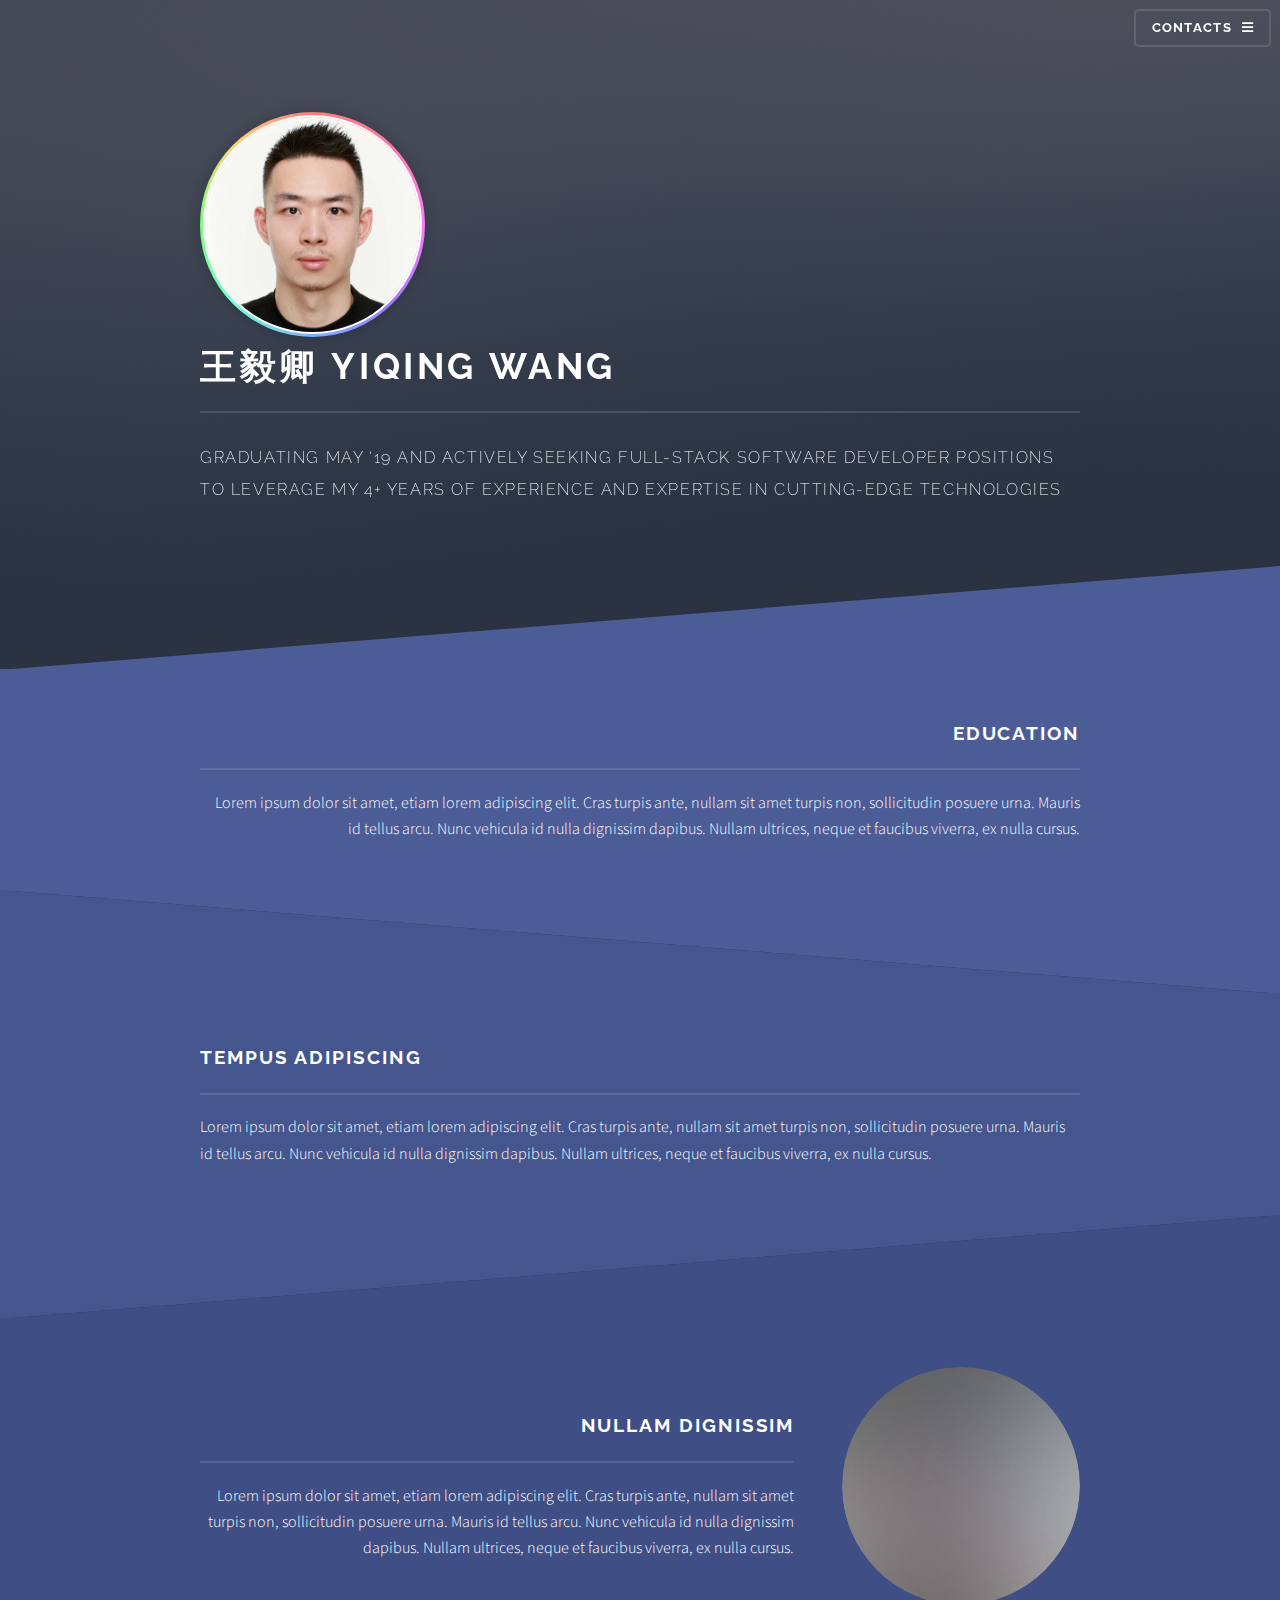
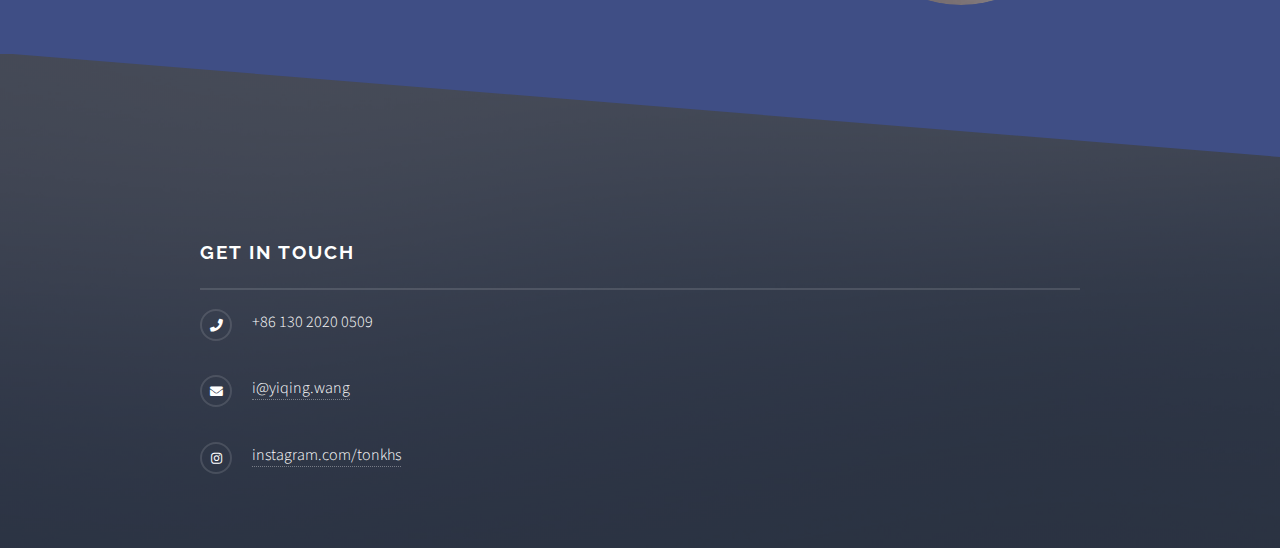
==== commit 78a3144f: "更新 index.html" ====
--- a/index.html
+++ b/index.html
@@ -26,7 +26,7 @@
 						<div class="inner">
 							<h2>CONTACTS</h2>
 							<ul class="links">
-								<li><a href="generic.html">Generic</a></li>
+								<li><a href="#one">education</a></li>
 								<li><a href="elements.html">Elements</a></li>
 							</ul>
 							<a href="#" class="close">Close</a>
@@ -60,7 +60,7 @@
 						<!-- Two -->
 							<section id="two" class="wrapper alt spotlight style2">
 								<div class="inner">
-									<a href="#" class="image"><img src="images/pic02.jpg" alt="" /></a>
+									<!-- a href="#" class="image"><img src="images/pic02.jpg" alt="" /></a -->
 									<div class="content">
 										<h2 class="major">Tempus adipiscing</h2>
 										<p>Lorem ipsum dolor sit amet, etiam lorem adipiscing elit. Cras turpis ante, nullam sit amet turpis non, sollicitudin posuere urna. Mauris id tellus arcu. Nunc vehicula id nulla dignissim dapibus. Nullam ultrices, neque et faucibus viverra, ex nulla cursus.</p>
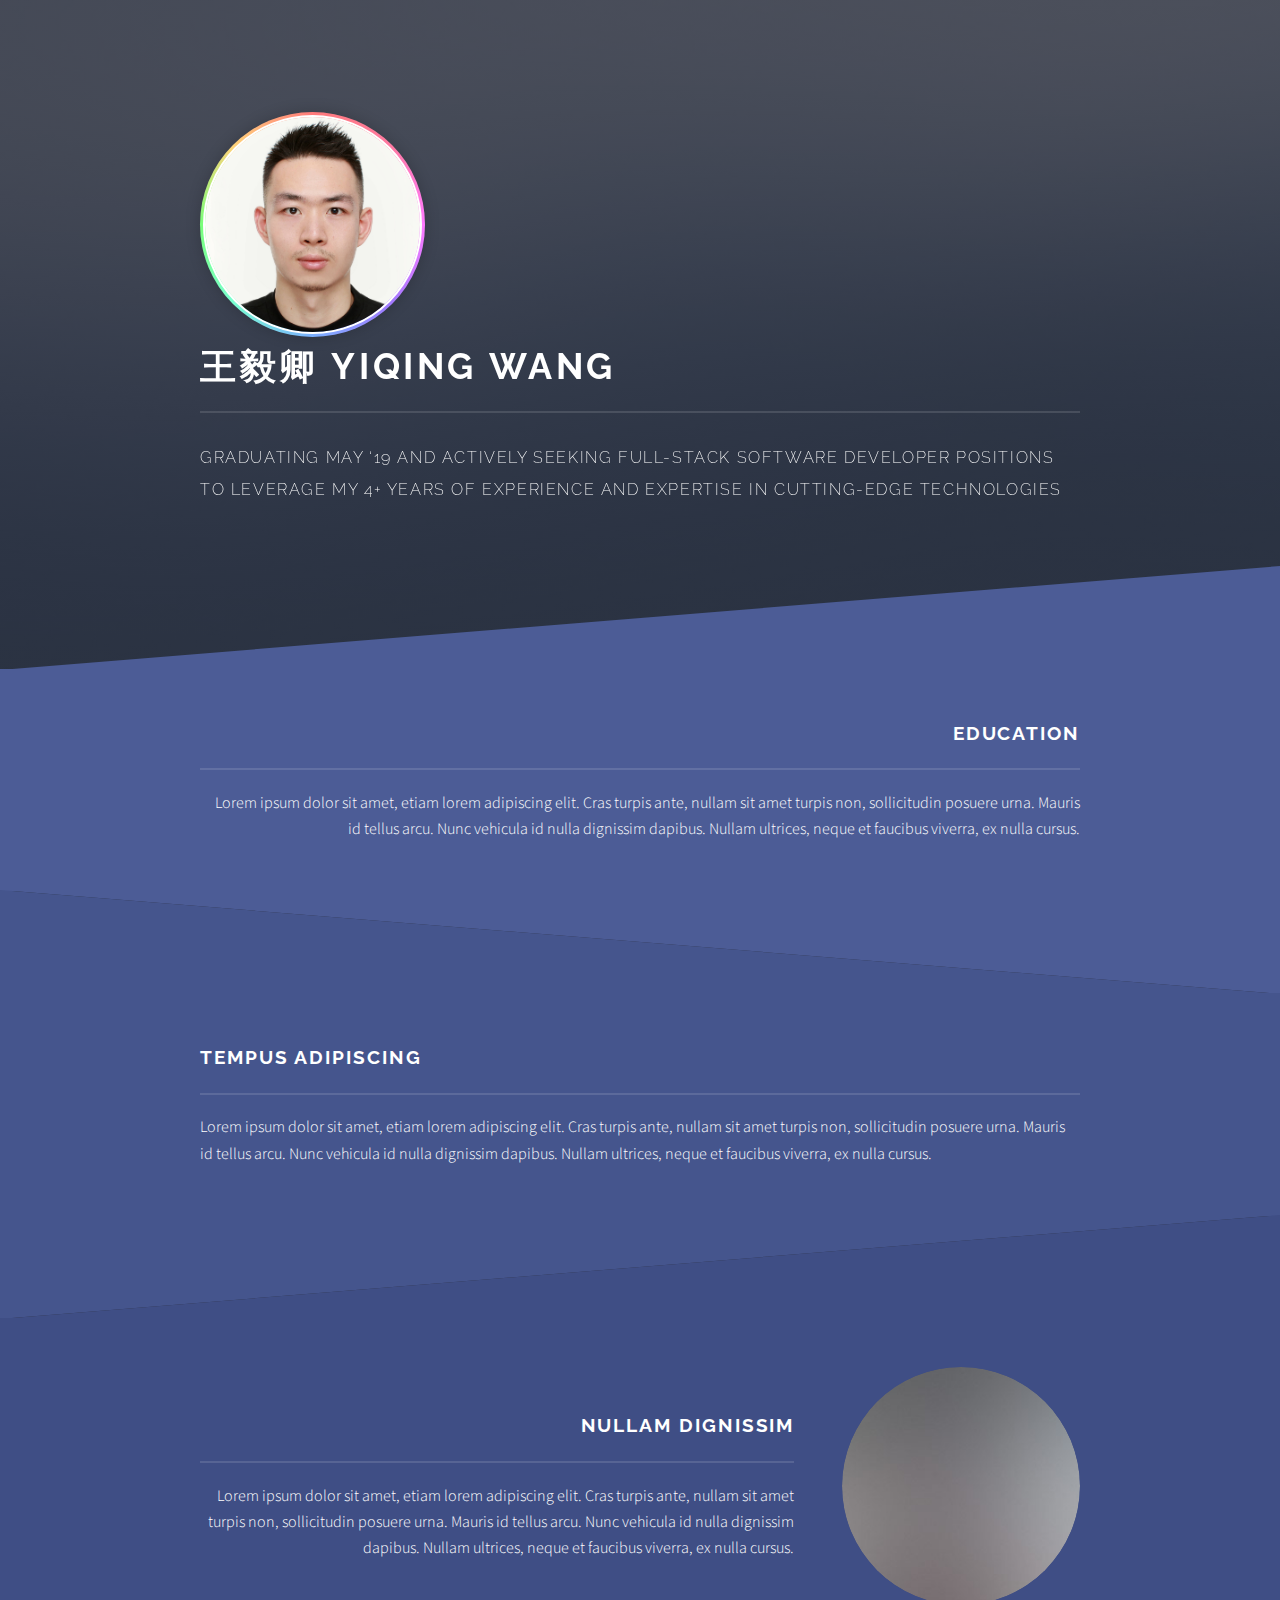
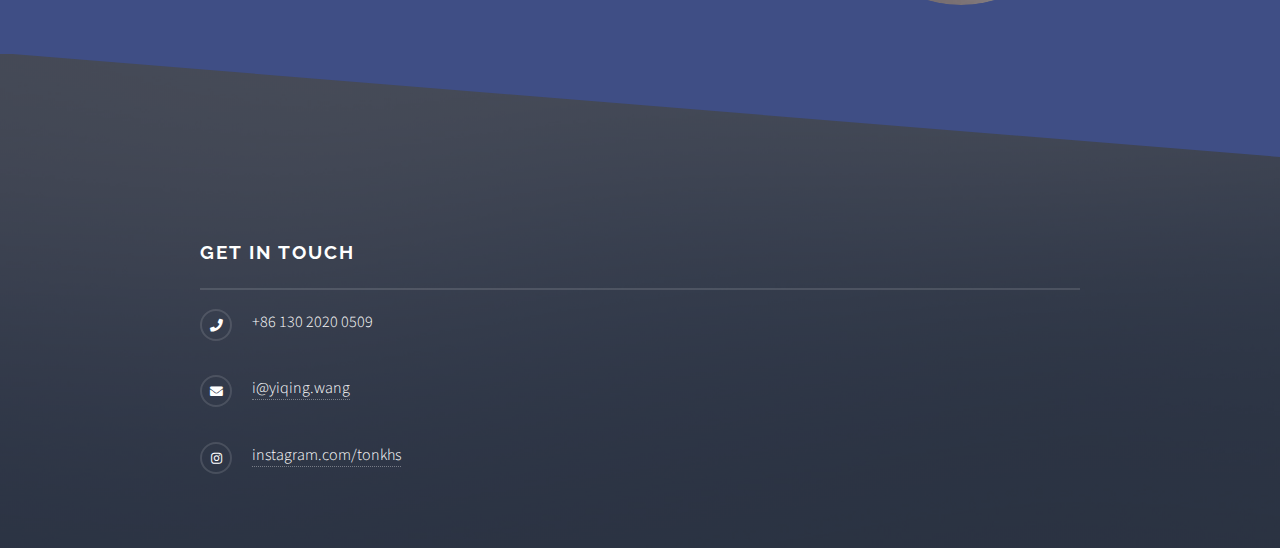
==== commit 65b839fb: "更新 index.html" ====
--- a/index.html
+++ b/index.html
@@ -15,13 +15,13 @@
 
 				<!-- Header -->
 					<header id="header" class="alt">
-						<h1><a href="index.html">Solid State</a></h1>
-						<nav>
+						<h1><a href="index.html">王毅卿 YiQing Wang</a></h1>
+						<!-- nav>
 							<a href="#menu">CONTACTS</a>
-						</nav>
+						</nav -->
 					</header>
 
-				<!-- Menu -->
+				<!-- Menu 
 					<nav id="menu">
 						<div class="inner">
 							<h2>CONTACTS</h2>
@@ -31,7 +31,9 @@
 							</ul>
 							<a href="#" class="close">Close</a>
 						</div>
-					</nav>
+					</nav -->
+					
+
 
 				<!-- Banner -->
 					<section id="banner">
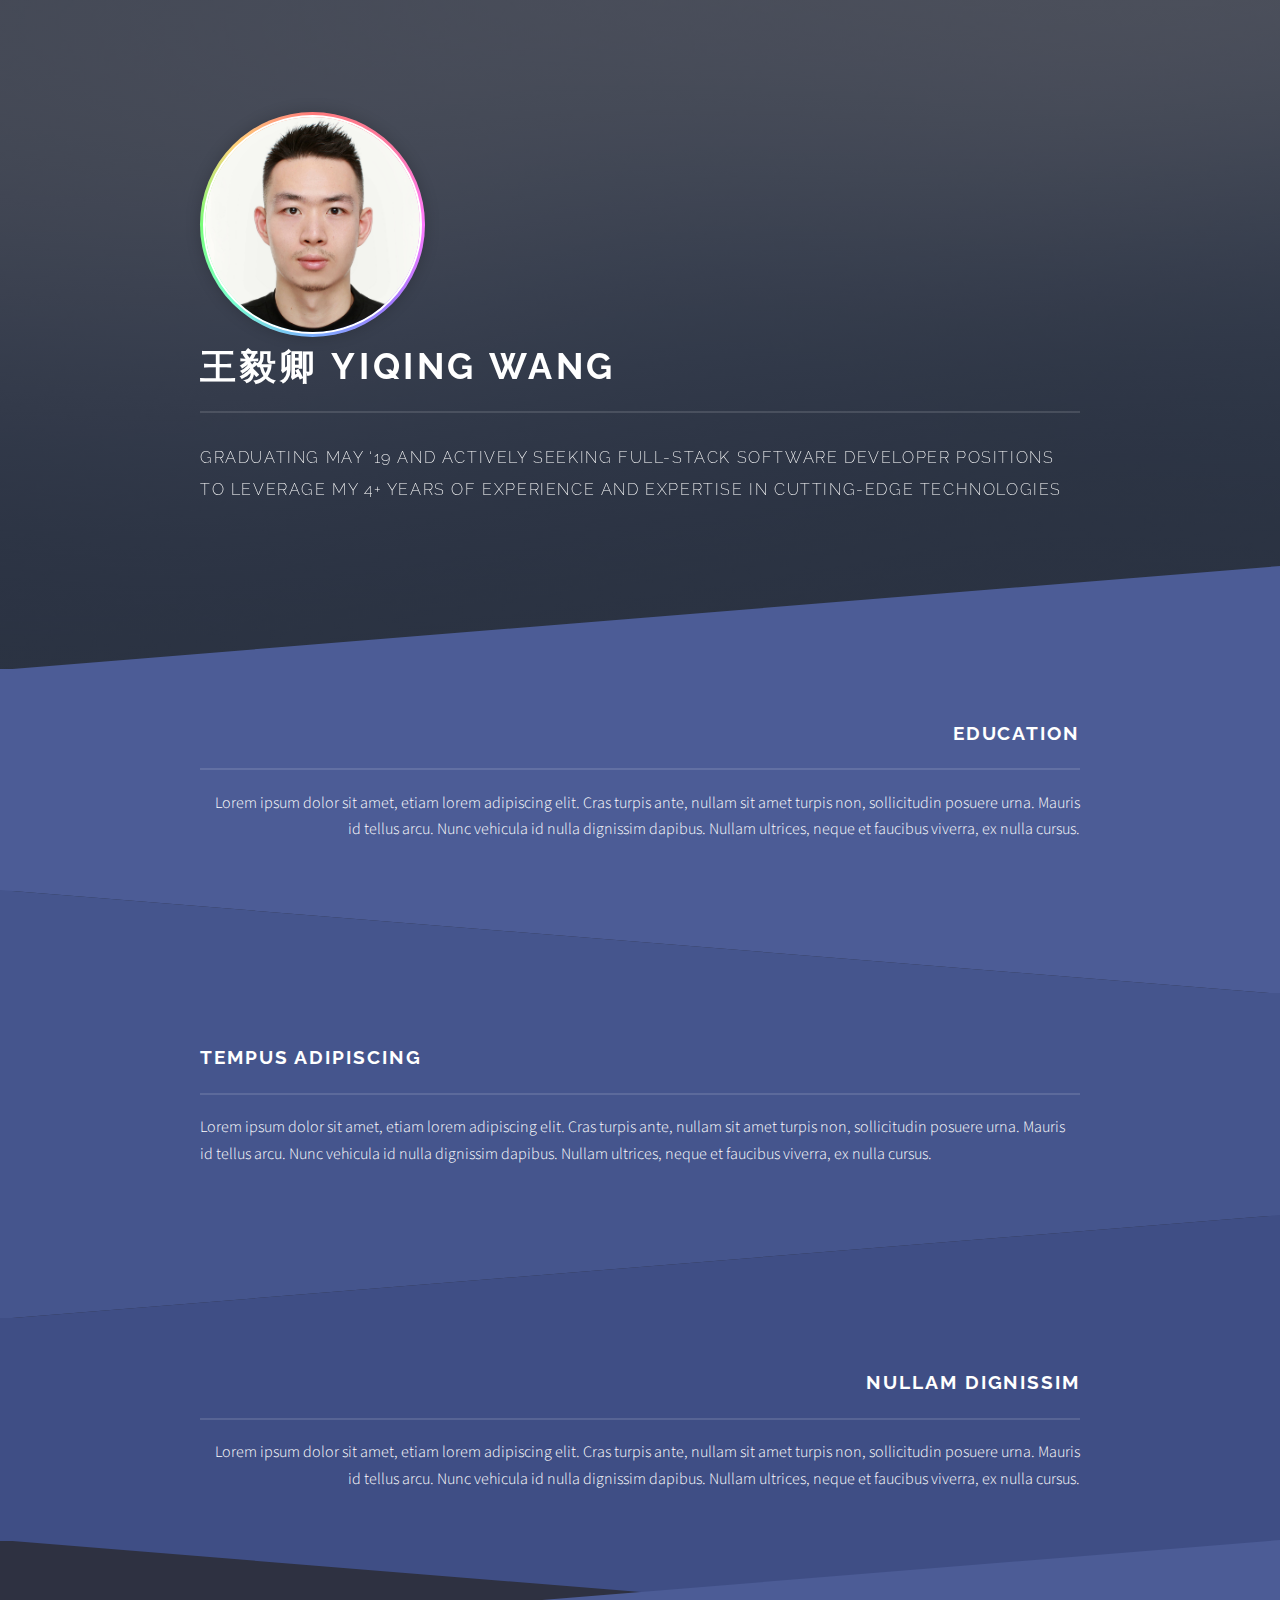
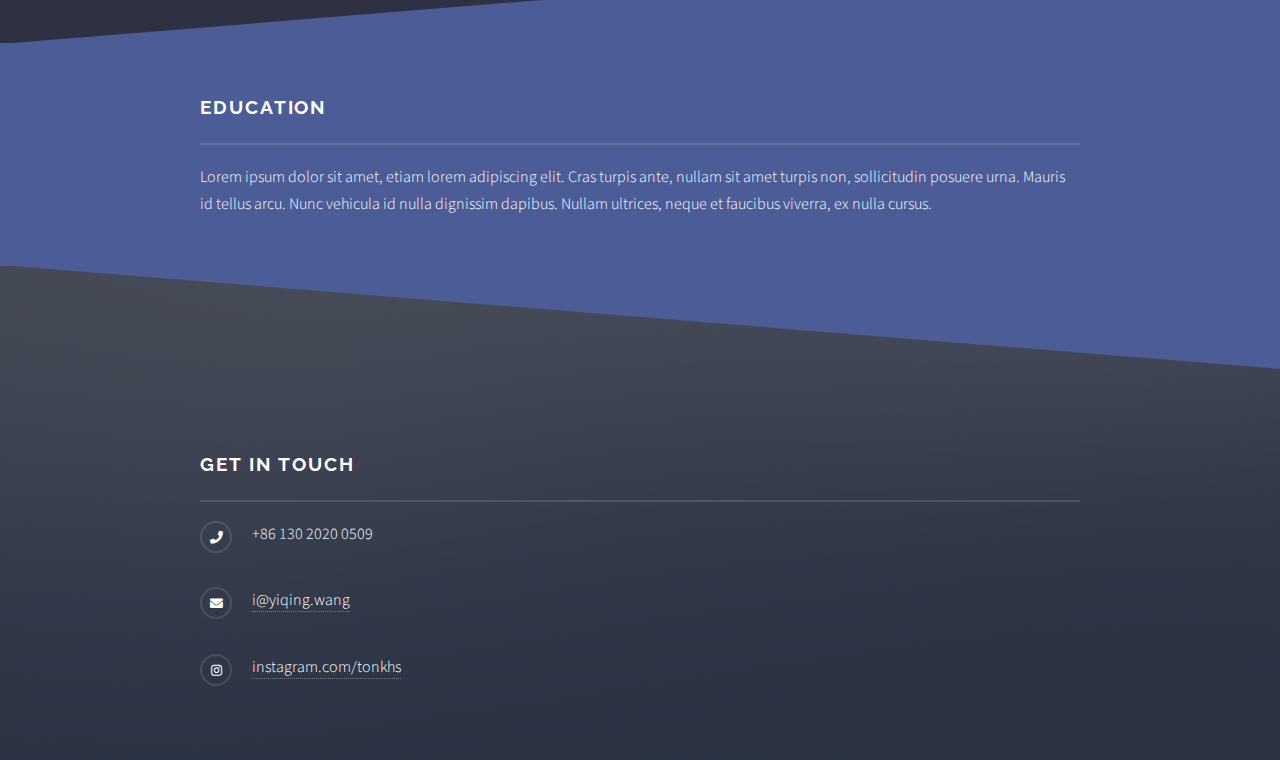
==== commit 9762e764: "更新 index.html" ====
--- a/index.html
+++ b/index.html
@@ -74,13 +74,23 @@
 						<!-- Three -->
 							<section id="three" class="wrapper spotlight style3">
 								<div class="inner">
-									<a href="#" class="image"><img src="images/pic03.jpg" alt="" /></a>
+									<!-- a href="#" class="image"><img src="images/pic03.jpg" alt="" /></a -->
 									<div class="content">
 										<h2 class="major">Nullam dignissim</h2>
 										<p>Lorem ipsum dolor sit amet, etiam lorem adipiscing elit. Cras turpis ante, nullam sit amet turpis non, sollicitudin posuere urna. Mauris id tellus arcu. Nunc vehicula id nulla dignissim dapibus. Nullam ultrices, neque et faucibus viverra, ex nulla cursus.</p>
 										<!-- a href="#" class="special">Learn more</a -->
 									</div>
 								</div>
+							</section>
+							
+												<!-- Four -->
+							<section id="four" class="wrapper spotlight style1">
+								<div class="inner">
+       <div class="content">
+										<h2 class="major">EDUCATION</h2>
+										<p>Lorem ipsum dolor sit amet, etiam lorem adipiscing elit. Cras turpis ante, nullam sit amet turpis non, sollicitudin posuere urna. Mauris id tellus arcu. Nunc vehicula id nulla dignissim dapibus. Nullam ultrices, neque et faucibus viverra, ex nulla cursus.</p>
+								</div>
+								</div>
 							</section>
 
 						<!-- Four -->
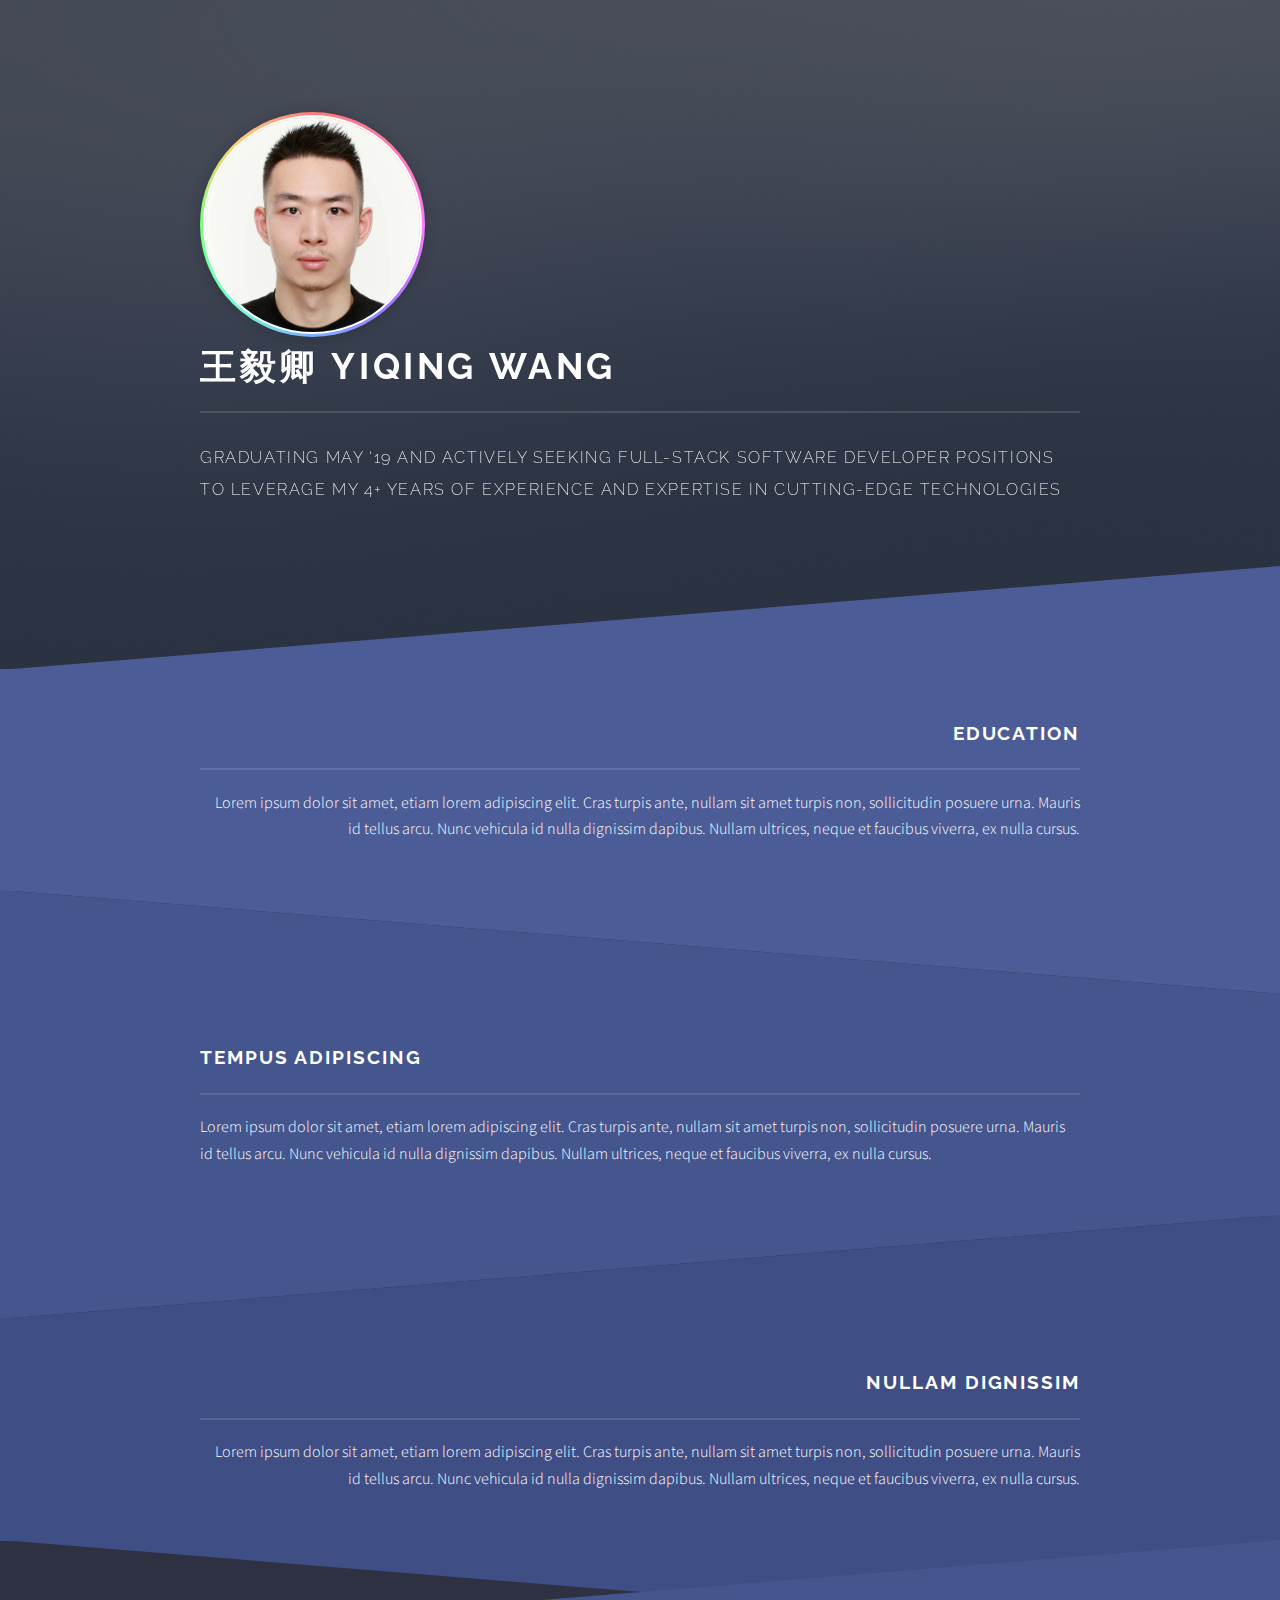
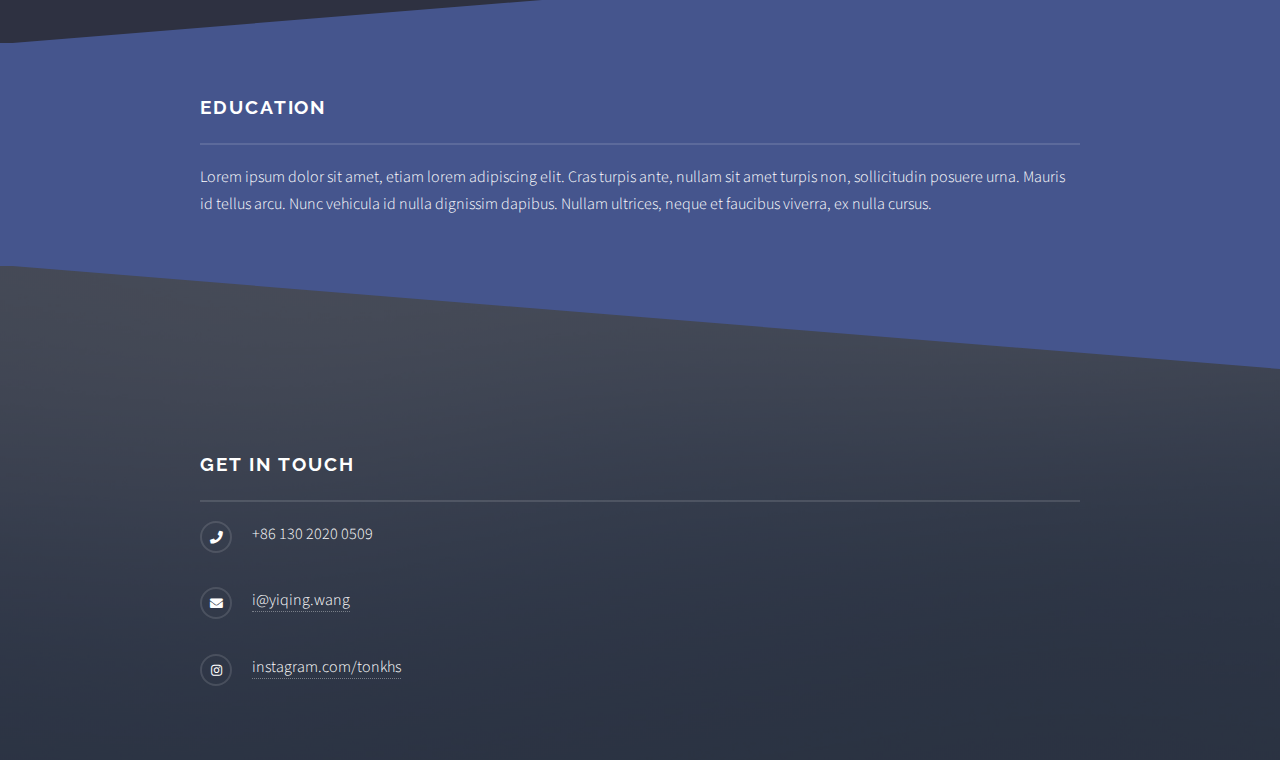
==== commit 2f676af8: "更新 index.html" ====
--- a/index.html
+++ b/index.html
@@ -84,7 +84,7 @@
 							</section>
 							
 												<!-- Four -->
-							<section id="four" class="wrapper spotlight style1">
+							<section id="four" class="wrapper spotlight style2">
 								<div class="inner">
        <div class="content">
 										<h2 class="major">EDUCATION</h2>
